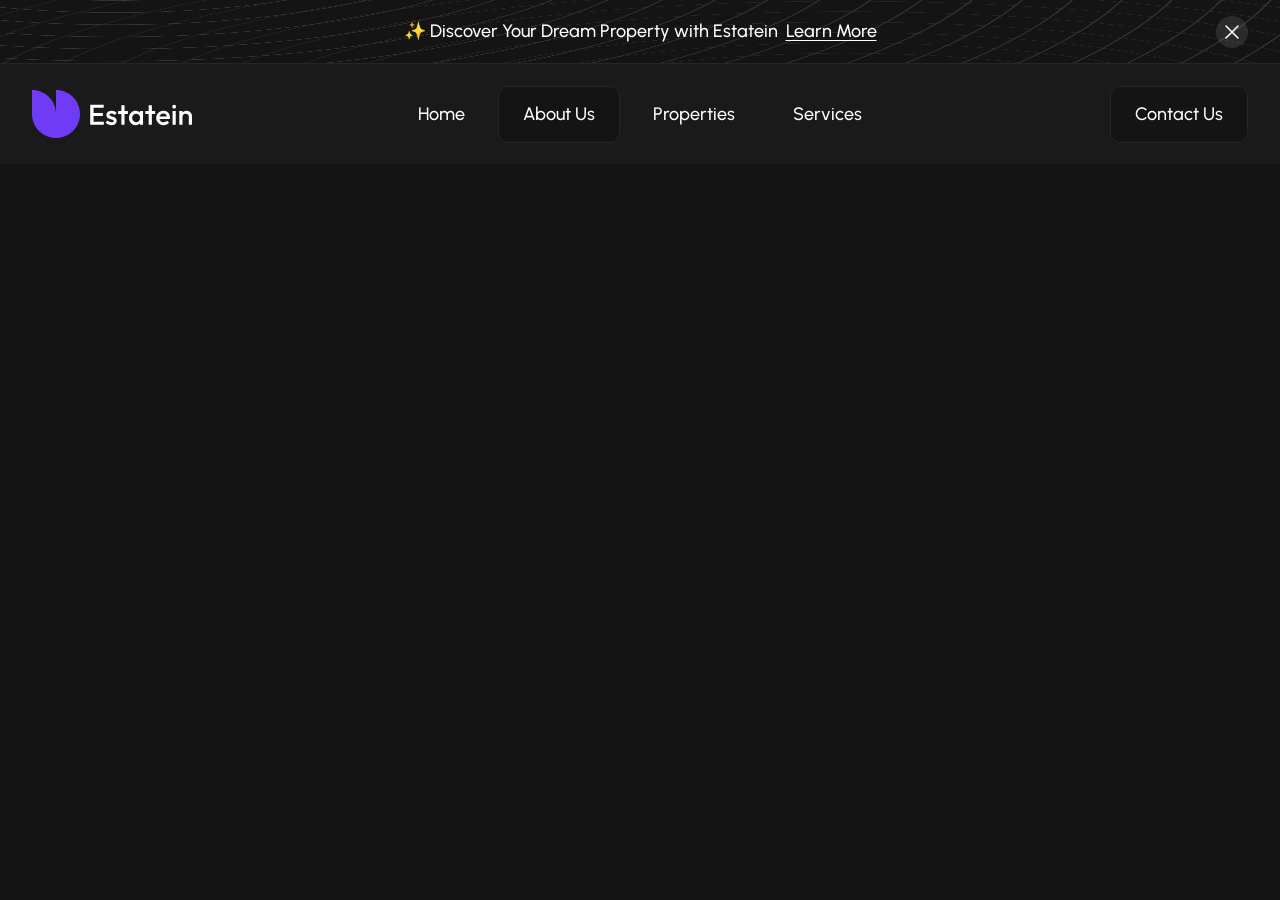
==== about.html @ 6918f8e8 "Добавлена шапка страницы About Us" ====
<!doctype html>
<html lang="en">
<head>
  <meta charset="UTF-8">
  <meta name="viewport" content="width=device-width, initial-scale=1.0">
  <link rel="icon" type="image/svg+xml" href="./favicon.svg">
  <link
    rel="preload"
    as="font"
    type="font/woff2"
    href="./fonts/Urbanist-Variable.woff2"
    crossorigin
  >
  <link rel="stylesheet" href="./css/normalize.css">
  <link rel="stylesheet" href="./css/variables.css">
  <link rel="stylesheet" href="./css/fonts.css">
  <link rel="stylesheet" href="./css/global.css">
  <link rel="stylesheet" href="./css/header.css">
  <script src="./js/burgerButton.js" defer></script>
  <script src="./js/closeButton.js" defer></script>
  <title>About Us | Estatein</title>
</head>
<body>
<header class="header container">
  <div class="header-announcement">
    <div class="header-announcement-content">
      <span>✨ Discover Your Dream Property with Estatein</span>
      <a href="./properties.html">Learn More</a>
    </div>
    <button
      class="header-announcement-close"
      type="button"
      aria-label="Close announcement"
    >
      <img
        src="./images/items/button-header.svg"
        alt=""
        width="32"
        height="32"
      >
    </button>
  </div>

  <div class="header-inner">
    <div class="header-main">
      <div class="header-brand">
        <a
          class="header-logo"
          href="./index.html"
          aria-label="Estatein home"
        >
          <img
            src="./images/logo/Logo.svg"
            alt="Estatein"
            width="160"
            height="48"
          >
        </a>
      </div>

      <nav
        class="header-nav"
        aria-label="Main navigation"
      >
        <ul class="header-nav-list">
          <li>
            <a
              class="header-nav-link"
              href="./index.html"
            >Home
            </a>
          </li>
          <li>
            <a
              class="header-nav-link"
              href="./about.html" aria-current="page"
            >About Us
            </a>
          </li>
          <li>
            <a
              class="header-nav-link"
              href="./properties.html"
            >Properties
            </a>
          </li>
          <li>
            <a
              class="header-nav-link"
              href="./services.html"
            >Services
            </a>
          </li>
        </ul>
      </nav>

      <div class="header-actions">
        <a
          class="header-contact"
          href="./contact.html"
        >Contact Us
        </a>

        <button
          class="header-burger"
          type="button"
          aria-label="Open menu"
          aria-controls="site-dropdown-menu"
          aria-expanded="false"
          data-js-menu-toggle
        >
          <span aria-hidden="true"></span>
          <span aria-hidden="true"></span>
          <span aria-hidden="true"></span>
        </button>
      </div>
    </div>

    <nav
      class="dropdown-menu"
      id="site-dropdown-menu"
      aria-label="Mobile navigation"
      data-js-dropdown-menu
    >
      <ul class="dropdown-menu-list">
        <li>
          <a
            href="./index.html"
          >Home
          </a>
        </li>
        <li>
          <a href="./about.html" aria-current="page">About Us</a>
        </li>
        <li>
          <a href="./properties.html">Properties</a>
        </li>
        <li>
          <a href="./services.html">Services</a>
        </li>
        <li>
          <a href="./contact.html">Contact Us</a>
        </li>
      </ul>
    </nav>
  </div>
</header>
<main class="main container"></main>
</body>
</html>
---- css/variables.css ----
:root {
  /* Figma: Absolute */
  --color-absolute-white: #ffffff;
  --color-absolute-black: #000000;

  /* Figma: Purple */
  --color-purple-60: #703bf7;
  --color-purple-65: #8254f8;
  --color-purple-70: #946cf9;
  --color-purple-75: #a685fa;
  --color-purple-90: #dbcefd;
  --color-purple-95: #ede7fe;
  --color-purple-97: #f4f0fe;
  --color-purple-99: #fbfaff;

  /* Figma: White */
  --color-white-90: #e4e4e7;
  --color-white-95: #f1f1f3;
  --color-white-97: #f7f7f8;
  --color-white-99: #fcfcfd;

  /* Figma: Grey */
  --color-grey-08: #141414;
  --color-grey-10: #1a1a1a;
  --color-grey-15: #262626;
  --color-grey-20: #333333;
  --color-grey-30: #4d4d4d;
  --color-grey-40: #666666;
  --color-grey-50: #808080;
  --color-grey-60: #999999;

  /* Colors already referenced by header.css */
  --color-surface: var(--color-grey-10);
  --color-border: var(--color-grey-15);
  --color-nav-hover: #b89bff;
  --dropdown-open-dur: 250ms;
  --dropdown-close-dur: 150ms;
  --dropdown-pre-scale: 0.97;
  --dropdown-closing-scale: 0.99;
  --dropdown-ease: cubic-bezier(0.22, 1, 0.36, 1);

  /* Card hover tilt */
  --tilt-perspective: 1000px;
  --tilt-return: 1000ms;
  --tilt-return-ease: cubic-bezier(0.22, 1, 0.36, 1);
  --tilt-follow: 400ms;
  --tilt-follow-ease: cubic-bezier(0.22, 1, 0.36, 1);
  --tilt-glare-opacity: 0.32;
  --tilt-glare-fade: 300ms;
  --tilt-glare-ease: cubic-bezier(0.22, 1, 0.36, 1);

  --color-tilt-glare-strong: rgba(255, 255, 255, 0.48);
  --color-tilt-glare-soft: rgba(255, 255, 255, 0.06);
  --color-tilt-glare-medium: rgba(255, 255, 255, 0.22);
  --color-tilt-glare-faint: rgba(255, 255, 255, 0.04);
  --color-tilt-glare-wide: rgba(255, 255, 255, 0.10);
  --color-tilt-glare-transparent: rgba(255, 255, 255, 0);
}
---- css/fonts.css ----
@font-face {
  font-family: "Urbanist";
  src: url("../fonts/Urbanist-Variable.woff2") format("woff2");
  font-style: normal;
  font-weight: 100 900;
  font-display: swap;
}

@font-face {
  font-family: "Urbanist";
  src: url("../fonts/Urbanist-Italic-Variable.woff2") format("woff2");
  font-style: italic;
  font-weight: 100 900;
  font-display: swap;
}
---- css/global.css ----
*, *::before, *::after {
  box-sizing: border-box;
}

body {
  margin: 0;
  background: var(--color-grey-08);
  color: var(--color-absolute-white);
  font-family: Urbanist, Arial, sans-serif;
}

.container {
  max-width: 1440px;
  padding: 32px;
  margin: 0 auto;
}
---- css/header.css ----
.header.container {
  position: sticky;
  top: 0;
  z-index: 100;
  width: 100%;
  max-width: none;
  padding: 0;
  margin: 0;
  background: var(--color-grey-10);
}

.header-announcement {
  display: flex;
  align-items: center;
  min-height: 64px;
  padding: 12px 32px;
  background-color: var(--color-grey-08);
  background-image:
    repeating-radial-gradient(ellipse 35% 180% at 9% -110%, transparent 0 34px, var(--color-grey-20) 35px 36px, transparent 37px 48px),
    repeating-radial-gradient(ellipse 45% 170% at 66% 180%, transparent 0 42px, var(--color-grey-15) 43px 44px, transparent 45px 56px);
  border-bottom: 1px solid var(--color-grey-15);
  color: var(--color-absolute-white);
  font-size: 18px;
  font-weight: 500;
  white-space: nowrap;
}

.header-announcement.non-active {
  display: none;
}

.header-announcement::before {
  content: "";
  flex: 0 0 32px;
}

.header-announcement-content {
  display: flex;
  align-items: center;
  justify-content: center;
  flex: 1;
  gap: 8px;
}

.header-announcement a {
  color: inherit;
  text-decoration: underline;
  text-underline-offset: 3px;
}

.header-announcement-close {
  flex: 0 0 32px;
  width: 32px;
  height: 32px;
  padding: 0;
  border: 0;
  border-radius: 50%;
  background: transparent;
  cursor: pointer;
}

.header-inner {
  position: relative;
  display: flex;
  flex-direction: column;
  width: calc(100% - 64px);
  max-width: 1600px;
  margin: 0 auto;
}

.header-main {
  display: flex;
  align-items: center;
  min-height: 100px;
  gap: 16px;
}

.header-brand,
.header-actions {
  display: flex;
  align-items: center;
  flex: 1 1 0;
}

.header-actions {
  justify-content: flex-end;
}

.header-logo {
  display: inline-flex;
}

.header-logo img {
  width: 160px;
  height: 48px;
}

.header-nav-list {
  display: flex;
  align-items: center;
  gap: 8px;
}

.header-nav-link,
.header-contact {
  display: inline-flex;
  align-items: center;
  justify-content: center;
  min-height: 56px;
  padding: 14px 24px;
  border: 1px solid transparent;
  border-radius: 10px;
  color: var(--color-absolute-white);
  font-size: 18px;
  font-weight: 500;
  text-decoration: none;
  white-space: nowrap;
  transition: border-color 0.3s ease, background-color 0.3s ease;
}

.header-nav-link:hover,
.header-nav-link:focus-visible,
.header-nav-link[aria-current="page"] {
  border-color: var(--color-grey-15);
  background: var(--color-grey-08);
}

.header-contact {
  border-color: var(--color-grey-15);
  background: var(--color-grey-08);
}

.header-contact:hover,
.header-contact:focus-visible {
  border-color: var(--color-purple-60);
}

.header-burger,
.dropdown-menu {
  display: none;
}

@media (max-width: 960px) {
  .header-nav,
  .header-contact {
    display: none;
  }

  .header-actions {
    flex: 0 0 auto;
  }

  .header-main {
    min-height: 80px;
  }

  .header-burger {
    display: flex;
    flex-direction: column;
    align-items: flex-end;
    justify-content: center;
    gap: 4.375px;
    width: 28px;
    height: 28px;
    padding: 0 3.5px;
    border: 0;
    border-radius: 0;
    background: transparent;
    cursor: pointer;
  }

  .header-burger span {
    flex-shrink: 0;
    width: 21px;
    height: 1.75px;
    border-radius: 1px;
    background: var(--color-absolute-white);
  }

  .header-burger span:last-child {
    width: 11.375px;
  }

  .dropdown-menu {
    position: absolute;
    top: calc(100% + 8px);
    right: 0;
    display: block;
    width: min(320px, 100%);
    padding: 12px;
    border: 1px solid var(--color-grey-15);
    border-radius: 10px;
    background: var(--color-grey-10);
    box-shadow: 0 10px 30px var(--color-grey-08);
    transform-origin: top right;
    transform: scale(var(--dropdown-closing-scale));
    opacity: 0;
    visibility: hidden;
    pointer-events: none;
    transition:
      transform var(--dropdown-close-dur) var(--dropdown-ease),
      opacity var(--dropdown-close-dur) var(--dropdown-ease),
      visibility 0s linear var(--dropdown-close-dur);
    will-change: transform, opacity;
  }

  .dropdown-menu.is-active {
    transform: scale(1);
    opacity: 1;
    visibility: visible;
    pointer-events: auto;
    animation: dropdown-open var(--dropdown-open-dur) var(--dropdown-ease);
    transition:
      transform var(--dropdown-open-dur) var(--dropdown-ease),
      opacity var(--dropdown-open-dur) var(--dropdown-ease),
      visibility 0s;
  }

  .dropdown-menu-list {
    display: flex;
    flex-direction: column;
    gap: 4px;
  }

  .dropdown-menu-list a {
    display: block;
    padding: 12px 16px;
    border-radius: 8px;
    color: var(--color-absolute-white);
    font-size: 16px;
    text-decoration: none;
  }

  .dropdown-menu-list a:hover,
  .dropdown-menu-list a:focus-visible,
  .dropdown-menu-list a[aria-current="page"] {
    background: var(--color-grey-08);
  }
}

@keyframes dropdown-open {
  from {
    transform: scale(var(--dropdown-pre-scale));
    opacity: 0;
  }

  to {
    transform: scale(1);
    opacity: 1;
  }
}

@media (max-width: 600px) {
  .header-announcement {
    padding: 12px 16px;
    font-size: 13px;
    white-space: normal;
  }

  .header-announcement-content {
    flex-wrap: wrap;
    gap: 4px;
    text-align: center;
  }

  .header-inner {
    width: calc(100% - 40px);
  }

  .header-main {
    min-height: 72px;
  }

  .header-logo img {
    width: 128px;
    height: auto;
  }
}

@media (prefers-reduced-motion: reduce) {
  .header-nav-link,
  .header-contact,
  .dropdown-menu,
  .dropdown-menu.is-active {
    transition: none;
  }

  .dropdown-menu.is-active {
    animation: none;
  }
}
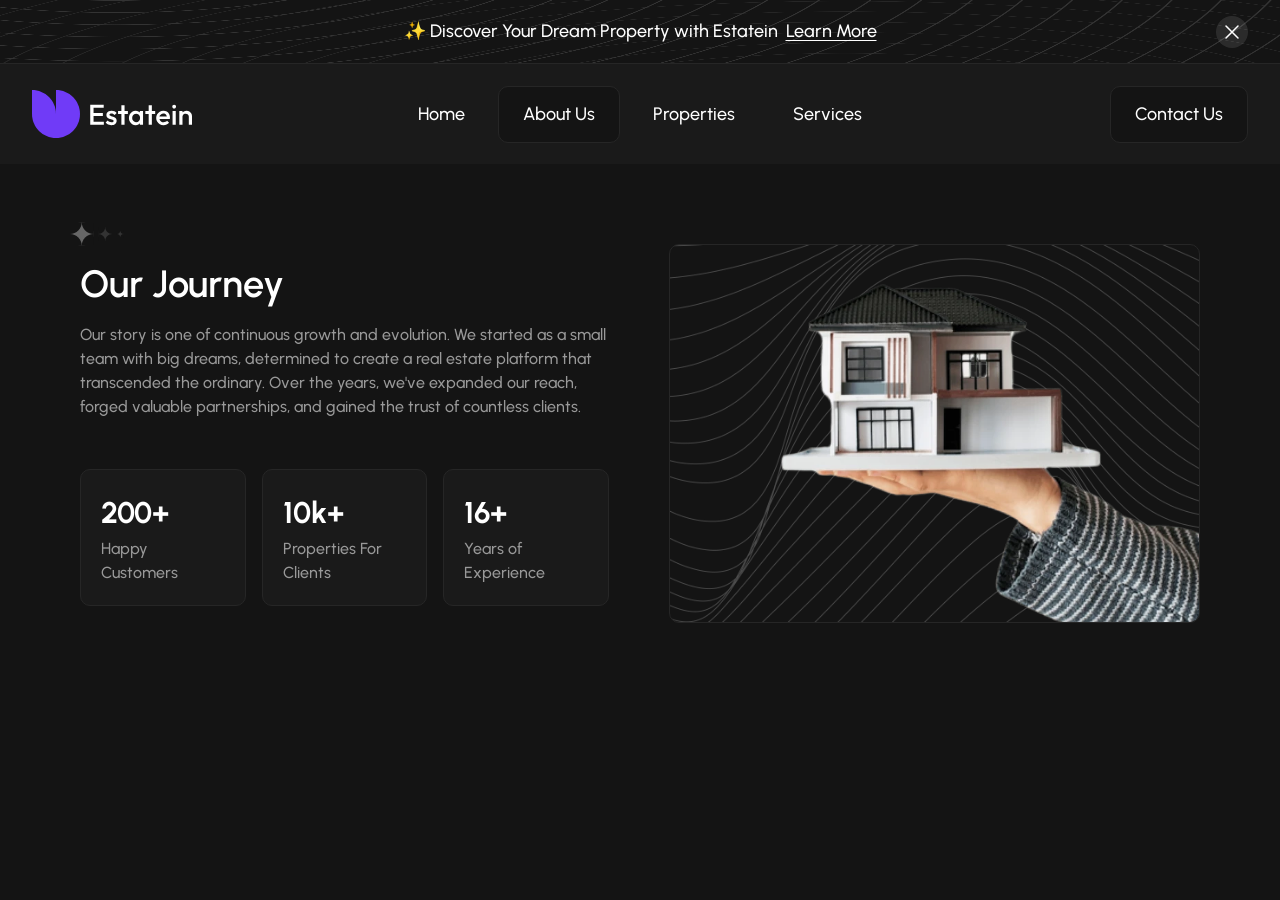
==== commit 6d5b4e55: "Добавлена адаптивная hero-секция страницы About Us" ====
--- a/about.html
+++ b/about.html
@@ -4,6 +4,15 @@
   <meta charset="UTF-8">
   <meta name="viewport" content="width=device-width, initial-scale=1.0">
   <link rel="icon" type="image/svg+xml" href="./favicon.svg">
+  <link
+    rel="preload"
+    as="image"
+    type="image/webp"
+    href="./images/about/journey-house-768.webp"
+    imagesrcset="./images/about/journey-house-480.webp 480w, ./images/about/journey-house-768.webp 768w, ./images/about/journey-house-1200.webp 1200w, ./images/about/journey-house-1536.webp 1536w"
+    imagesizes="(max-width: 600px) calc(121.43vw - 38.86px), (max-width: 960px) calc(100vw - 64px), (max-width: 1440px) calc(50vw - 110px), (max-width: 1660px) calc(50vw - 72px), 758px"
+    fetchpriority="high"
+  >
   <link
     rel="preload"
     as="font"
@@ -16,6 +25,7 @@
   <link rel="stylesheet" href="./css/fonts.css">
   <link rel="stylesheet" href="./css/global.css">
   <link rel="stylesheet" href="./css/header.css">
+  <link rel="stylesheet" href="./css/pages/about.css">
   <script src="./js/burgerButton.js" defer></script>
   <script src="./js/closeButton.js" defer></script>
   <title>About Us | Estatein</title>
@@ -145,6 +155,50 @@
     </nav>
   </div>
 </header>
-<main class="main container"></main>
+<main class="main container">
+  <section class="about-hero" id="our-journey" aria-labelledby="journey-title">
+    <div class="about-hero-content">
+      <img
+        class="about-hero-sparkles"
+        src="./images/properties/sparkles.svg"
+        alt=""
+        width="69"
+        height="30"
+      >
+      <h1 class="about-hero-title" id="journey-title">Our Journey</h1>
+      <p class="about-hero-description">
+        Our story is one of continuous growth and evolution. We started as a small team with big dreams, determined to create a real estate platform that transcended the ordinary. Over the years, we've expanded our reach, forged valuable partnerships, and gained the trust of countless clients.
+      </p>
+      <ul class="about-hero-stats" aria-label="Estatein in figures">
+        <li class="about-hero-stat">
+          <strong class="about-hero-stat-value">200+</strong>
+          <span class="about-hero-stat-label">Happy Customers</span>
+        </li>
+        <li class="about-hero-stat">
+          <strong class="about-hero-stat-value">10k+</strong>
+          <span class="about-hero-stat-label">Properties For Clients</span>
+        </li>
+        <li class="about-hero-stat">
+          <strong class="about-hero-stat-value">16+</strong>
+          <span class="about-hero-stat-label">Years of Experience</span>
+        </li>
+      </ul>
+    </div>
+    <div class="about-hero-media">
+      <img
+        class="about-hero-image"
+        src="./images/about/journey-house-768.webp"
+        srcset="./images/about/journey-house-480.webp 480w, ./images/about/journey-house-768.webp 768w, ./images/about/journey-house-1200.webp 1200w, ./images/about/journey-house-1536.webp 1536w"
+        sizes="(max-width: 600px) calc(121.43vw - 38.86px), (max-width: 960px) calc(100vw - 64px), (max-width: 1440px) calc(50vw - 110px), (max-width: 1660px) calc(50vw - 72px), 758px"
+        alt="A hand holding a model of a modern house"
+        width="756"
+        height="546"
+        loading="eager"
+        fetchpriority="high"
+        decoding="async"
+      >
+    </div>
+  </section>
+</main>
 </body>
 </html>
--- a/css/pages/about.css
+++ b/css/pages/about.css
@@ -0,0 +1,219 @@
+.main.container {
+	max-width: 1660px;
+	padding-block: 100px;
+}
+
+.about-hero {
+	display: flex;
+	align-items: center;
+	gap: 80px;
+}
+
+.about-hero-content {
+	flex: 1;
+	min-width: 0;
+}
+
+.about-hero-sparkles {
+	width: 69px;
+	height: 30px;
+	margin: -40px 0 10px -20px;
+}
+
+.about-hero-title {
+	font-size: 48px;
+	font-weight: 600;
+	line-height: 1.5;
+}
+
+.about-hero-description {
+	margin-top: 14px;
+	color: var(--color-grey-60);
+	font-size: 18px;
+	font-weight: 500;
+	line-height: 1.5;
+}
+
+.about-hero-stats {
+	display: flex;
+	gap: 20px;
+	margin-top: 80px;
+}
+
+.about-hero-stat {
+	display: flex;
+	flex-direction: column;
+	flex: 1;
+	gap: 2px;
+	min-width: 0;
+	padding: 24px;
+	border: 1px solid var(--color-grey-15);
+	border-radius: 12px;
+	background-color: var(--color-grey-10);
+}
+
+.about-hero-stat-value {
+	font-size: 40px;
+	font-weight: 700;
+	line-height: 1.5;
+}
+
+.about-hero-stat-label {
+	color: var(--color-grey-60);
+	font-size: 18px;
+	font-weight: 500;
+	line-height: 1.5;
+}
+
+.about-hero-media {
+	flex: 1;
+	min-width: 0;
+	overflow: hidden;
+	border: 1px solid var(--color-grey-15);
+	border-radius: 12px;
+	background-color: var(--color-grey-08);
+	background-image: url("../../images/about/journey-pattern.webp");
+	background-position: center;
+	background-size: cover;
+	background-repeat: no-repeat;
+}
+
+.about-hero-image {
+	width: 100%;
+	height: auto;
+	aspect-ratio: 756 / 546;
+	object-fit: cover;
+}
+
+@media (max-width: 1440px) {
+	.main.container {
+		padding: 80px;
+	}
+
+	.about-hero {
+		gap: 60px;
+	}
+
+	.about-hero-sparkles {
+		width: 54px;
+		height: 24px;
+		margin-left: -10px;
+	}
+
+	.about-hero-title {
+		font-size: 38px;
+	}
+
+	.about-hero-description {
+		margin-top: 10px;
+		font-size: 16px;
+	}
+
+	.about-hero-stats {
+		gap: 16px;
+		margin-top: 50px;
+	}
+
+	.about-hero-stat {
+		padding: 20px;
+		border-radius: 10px;
+	}
+
+	.about-hero-stat-value {
+		font-size: 30px;
+	}
+
+	.about-hero-stat-label {
+		font-size: 16px;
+	}
+
+	.about-hero-media {
+		border-radius: 10px;
+	}
+
+	.about-hero-image {
+		aspect-ratio: 610 / 435;
+	}
+}
+
+@media (max-width: 960px) {
+	.main.container {
+		padding: 60px 32px;
+	}
+
+	.about-hero {
+		flex-direction: column;
+		align-items: stretch;
+		gap: 50px;
+	}
+
+	.about-hero-content {
+		order: 1;
+		flex: 0 0 auto;
+	}
+
+	.about-hero-sparkles {
+		margin-top: 0;
+	}
+
+	.about-hero-stats {
+		margin-top: 40px;
+	}
+
+	.about-hero-media {
+		order: 0;
+		flex: 0 0 auto;
+	}
+}
+
+@media (max-width: 600px) {
+	.main.container {
+		padding: 50px 16px;
+	}
+
+	.about-hero {
+		gap: 20px;
+	}
+
+	.about-hero-sparkles {
+		width: 45px;
+		height: 20px;
+		margin-bottom: 6px;
+		margin-left: -8px;
+	}
+
+	.about-hero-title {
+		font-size: 28px;
+	}
+
+	.about-hero-description {
+		margin-top: 6px;
+		font-size: 14px;
+	}
+
+	.about-hero-stats {
+		flex-wrap: wrap;
+	}
+
+	.about-hero-stat {
+		flex: 0 0 calc((100% - 16px) / 2);
+		padding: 16px;
+		text-align: center;
+	}
+
+	.about-hero-stat:last-child {
+		flex-basis: 100%;
+	}
+
+	.about-hero-stat-value {
+		font-size: 24px;
+	}
+
+	.about-hero-stat-label {
+		font-size: 14px;
+	}
+
+	.about-hero-image {
+		aspect-ratio: 358 / 310;
+	}
+}
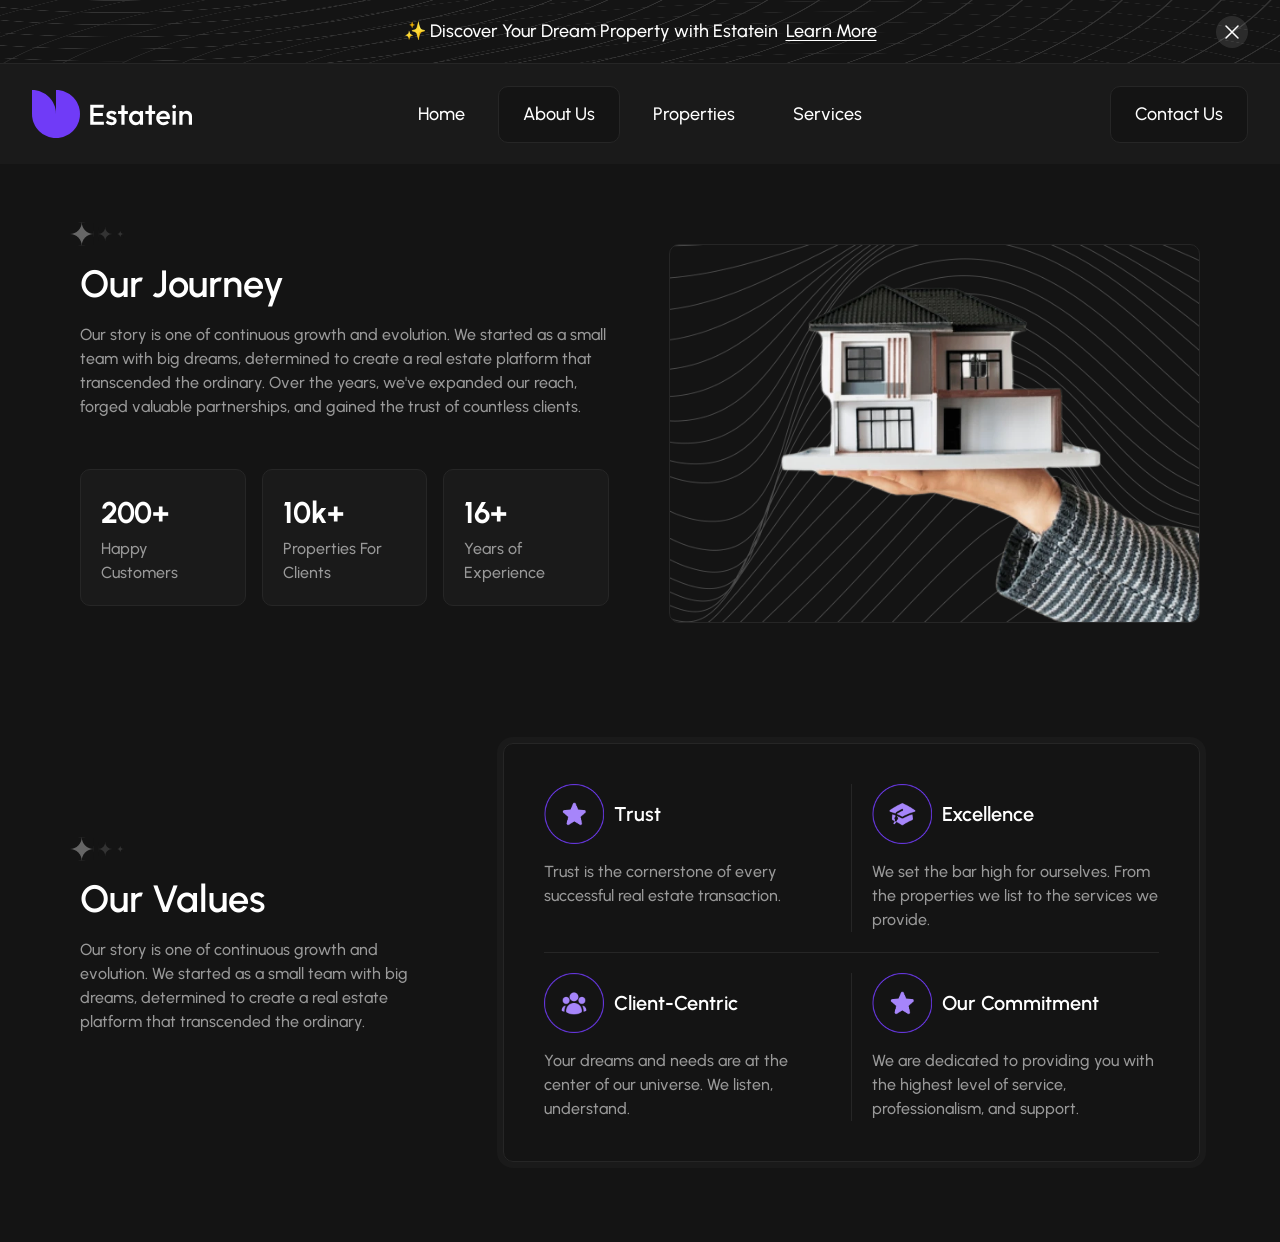
==== commit a81d3cb5: "Добавлена адаптивная секция Our Values" ====
--- a/about.html
+++ b/about.html
@@ -199,6 +199,68 @@
       >
     </div>
   </section>
+  <section class="values" id="our-values" aria-labelledby="values-title">
+    <div class="values-header">
+      <img
+        class="values-sparkles"
+        src="./images/properties/sparkles.svg"
+        alt=""
+        width="69"
+        height="30"
+      >
+      <h2 class="values-title" id="values-title">Our Values</h2>
+      <p class="values-description">
+        Our story is one of continuous growth and evolution. We started as a small team with big dreams, determined to create a real estate platform that transcended the ordinary.
+      </p>
+    </div>
+
+    <ul class="values-list">
+      <li class="values-item">
+        <article class="value-card" aria-labelledby="value-trust-title">
+          <div class="value-card-header">
+            <img class="value-card-icon" src="./images/about/value-trust.png" alt="" width="74" height="74" loading="lazy" decoding="async">
+            <h3 class="value-card-title" id="value-trust-title">Trust</h3>
+          </div>
+          <p class="value-card-description">
+            Trust is the cornerstone of every successful real estate transaction.
+          </p>
+        </article>
+      </li>
+      <li class="values-item">
+        <article class="value-card" aria-labelledby="value-excellence-title">
+          <div class="value-card-header">
+            <img class="value-card-icon" src="./images/about/value-excellence.png" alt="" width="74" height="74" loading="lazy" decoding="async">
+            <h3 class="value-card-title" id="value-excellence-title">Excellence</h3>
+          </div>
+          <p class="value-card-description">
+            We set the bar high for ourselves. From the properties we list to the services we provide.
+          </p>
+        </article>
+      </li>
+      <li class="values-item">
+        <article class="value-card" aria-labelledby="value-client-title">
+          <div class="value-card-header">
+            <img class="value-card-icon" src="./images/about/value-client-centric.png" alt="" width="74" height="74" loading="lazy" decoding="async">
+            <h3 class="value-card-title" id="value-client-title">Client-Centric</h3>
+          </div>
+          <p class="value-card-description">
+            Your dreams and needs are at the center of our universe. We listen, understand.
+          </p>
+        </article>
+      </li>
+      <li class="values-item">
+        <article class="value-card" aria-labelledby="value-commitment-title">
+          <div class="value-card-header">
+            <img class="value-card-icon" src="./images/about/value-trust.png" alt="" width="74" height="74" loading="lazy" decoding="async">
+            <h3 class="value-card-title" id="value-commitment-title">Our Commitment</h3>
+          </div>
+          <p class="value-card-description">
+            We are dedicated to providing you with the highest level of service, professionalism, and support.
+          </p>
+        </article>
+      </li>
+    </ul>
+  </section>
 </main>
 </body>
 </html>
--- a/css/pages/about.css
+++ b/css/pages/about.css
@@ -85,6 +85,99 @@
 	object-fit: cover;
 }
 
+.values {
+	display: flex;
+	align-items: center;
+	gap: 80px;
+	margin-top: 150px;
+}
+
+.values-header {
+	flex: 0 0 32.4%;
+	min-width: 0;
+}
+
+.values-sparkles {
+	width: 69px;
+	height: 30px;
+	margin: -40px 0 10px -20px;
+}
+
+.values-title {
+	font-size: 48px;
+	font-weight: 600;
+	line-height: 1.5;
+}
+
+.values-description {
+	margin-top: 14px;
+	color: var(--color-grey-60);
+	font-size: 18px;
+	font-weight: 500;
+	line-height: 1.5;
+}
+
+.values-list {
+	display: grid;
+	grid-template-columns: repeat(2, minmax(0, 1fr));
+	flex: 1;
+	min-width: 0;
+	padding: 30px 60px;
+	border: 1px solid var(--color-grey-15);
+	border-radius: 12px;
+	box-shadow: 0 0 0 8px var(--color-grey-10);
+}
+
+.values-item {
+	min-width: 0;
+	padding-block: 30px;
+}
+
+.values-item:nth-child(-n + 2) {
+	border-bottom: 1px solid var(--color-grey-15);
+}
+
+.value-card {
+	height: 100%;
+}
+
+.values-item:nth-child(odd) .value-card {
+	padding-right: 30px;
+}
+
+.values-item:nth-child(even) .value-card {
+	padding-left: 30px;
+	border-left: 1px solid var(--color-grey-15);
+}
+
+.value-card-header {
+	display: flex;
+	align-items: center;
+	gap: 14px;
+}
+
+.value-card-icon {
+	flex: 0 0 74px;
+	width: 74px;
+	height: 74px;
+	object-fit: contain;
+}
+
+.value-card-title {
+	min-width: 0;
+	font-size: 24px;
+	font-weight: 600;
+	line-height: 1.5;
+}
+
+.value-card-description {
+	margin-top: 20px;
+	color: var(--color-grey-60);
+	font-size: 18px;
+	font-weight: 500;
+	line-height: 1.5;
+}
+
 @media (max-width: 1440px) {
 	.main.container {
 		padding: 80px;
@@ -134,6 +227,64 @@
 	.about-hero-image {
 		aspect-ratio: 610 / 435;
 	}
+
+	.values {
+		gap: 60px;
+		margin-top: 120px;
+	}
+
+	.values-sparkles {
+		width: 54px;
+		height: 24px;
+		margin-top: -34px;
+		margin-left: -10px;
+	}
+
+	.values-title {
+		font-size: 38px;
+	}
+
+	.values-description {
+		margin-top: 10px;
+		font-size: 16px;
+	}
+
+	.values-list {
+		padding: 20px 40px;
+		border-radius: 10px;
+		box-shadow: 0 0 0 6px var(--color-grey-10);
+	}
+
+	.values-item {
+		padding-block: 20px;
+	}
+
+	.values-item:nth-child(odd) .value-card {
+		padding-right: 20px;
+	}
+
+	.values-item:nth-child(even) .value-card {
+		padding-left: 20px;
+	}
+
+	.value-card-header {
+		gap: 10px;
+	}
+
+	.value-card-icon {
+		flex-basis: 60px;
+		width: 60px;
+		height: 60px;
+	}
+
+	.value-card-title {
+		font-size: 20px;
+	}
+
+	.value-card-description {
+		margin-top: 16px;
+		font-size: 16px;
+	}
 }
 
 @media (max-width: 960px) {
@@ -163,6 +314,38 @@
 	.about-hero-media {
 		order: 0;
 		flex: 0 0 auto;
+	}
+
+	.values {
+		flex-direction: column;
+		align-items: stretch;
+		gap: 40px;
+		margin-top: 100px;
+	}
+
+	.values-header {
+		flex: 0 0 auto;
+	}
+
+	.values-title {
+		font-size: 32px;
+	}
+}
+
+@media (max-width: 760px) {
+	.values-list {
+		grid-template-columns: 1fr;
+		padding: 4px 24px;
+	}
+
+	.values-item:not(:last-child) {
+		border-bottom: 1px solid var(--color-grey-15);
+	}
+
+	.values-item:nth-child(odd) .value-card,
+	.values-item:nth-child(even) .value-card {
+		padding-inline: 0;
+		border-left: 0;
 	}
 }
 
@@ -216,4 +399,48 @@
 	.about-hero-image {
 		aspect-ratio: 358 / 310;
 	}
-}
+
+	.values {
+		margin-top: 80px;
+	}
+
+	.values-sparkles {
+		width: 45px;
+		height: 20px;
+		margin-top: -26px;
+		margin-bottom: 6px;
+		margin-left: -8px;
+	}
+
+	.values-title {
+		font-size: 28px;
+	}
+
+	.values-description {
+		margin-top: 6px;
+		font-size: 14px;
+	}
+
+	.values-list {
+		border-radius: 12px;
+	}
+
+	.value-card-header {
+		gap: 8px;
+	}
+
+	.value-card-icon {
+		flex-basis: 52px;
+		width: 52px;
+		height: 52px;
+	}
+
+	.value-card-title {
+		font-size: 18px;
+	}
+
+	.value-card-description {
+		margin-top: 14px;
+		font-size: 14px;
+	}
+}
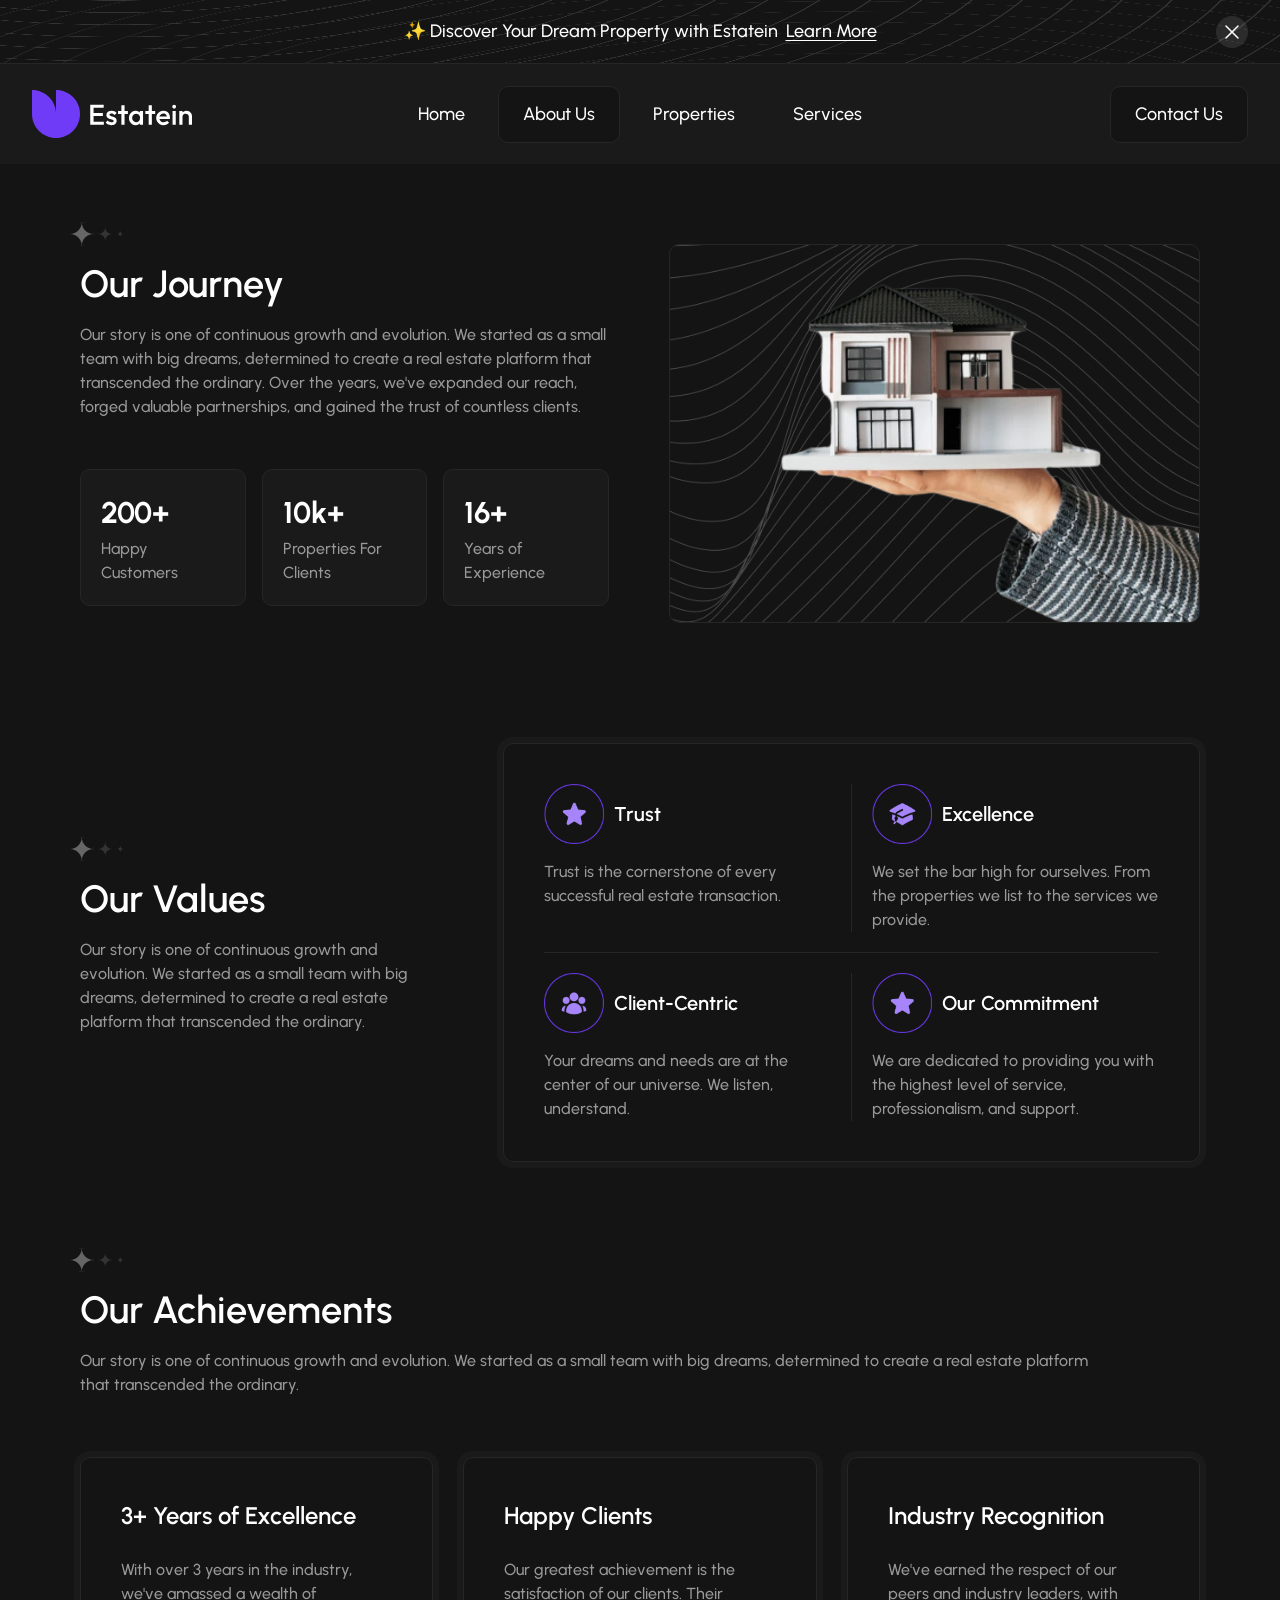
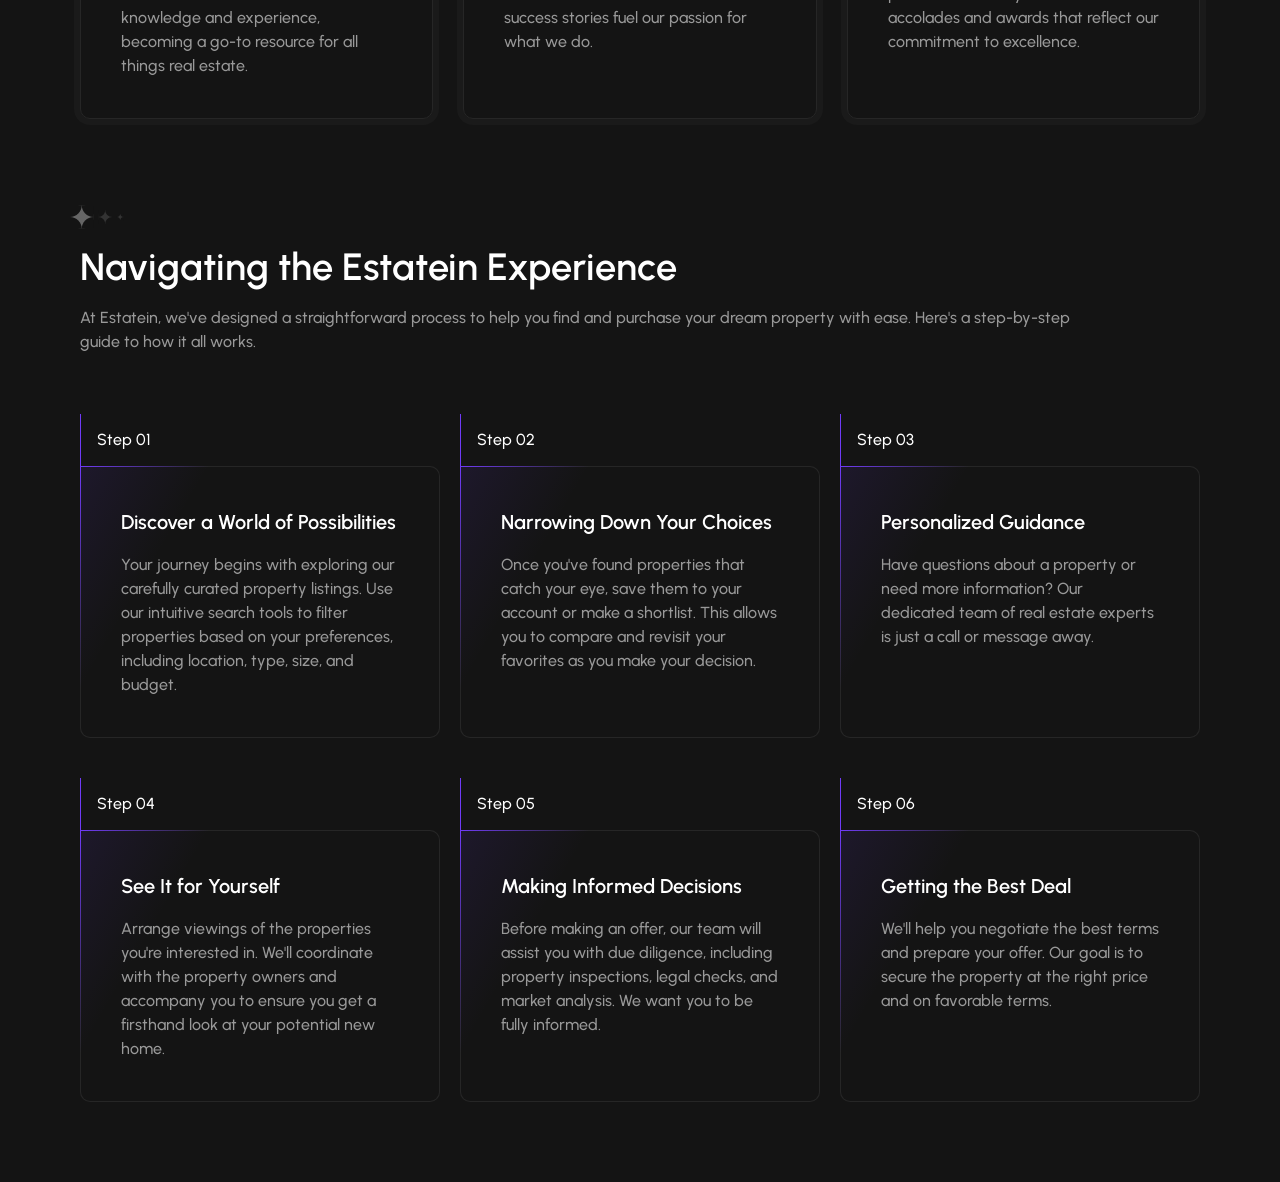
==== commit 06719d99: "Добавлены секции достижений и этапов покупки недвижимости" ====
--- a/about.html
+++ b/about.html
@@ -2,8 +2,15 @@
 <html lang="en">
 <head>
   <meta charset="UTF-8">
-  <meta name="viewport" content="width=device-width, initial-scale=1.0">
-  <link rel="icon" type="image/svg+xml" href="./favicon.svg">
+  <meta
+    name="viewport"
+    content="width=device-width, initial-scale=1.0"
+  >
+  <link
+    rel="icon"
+    type="image/svg+xml"
+    href="./favicon.svg"
+  >
   <link
     rel="preload"
     as="image"
@@ -20,14 +27,38 @@
     href="./fonts/Urbanist-Variable.woff2"
     crossorigin
   >
-  <link rel="stylesheet" href="./css/normalize.css">
-  <link rel="stylesheet" href="./css/variables.css">
-  <link rel="stylesheet" href="./css/fonts.css">
-  <link rel="stylesheet" href="./css/global.css">
-  <link rel="stylesheet" href="./css/header.css">
-  <link rel="stylesheet" href="./css/pages/about.css">
-  <script src="./js/burgerButton.js" defer></script>
-  <script src="./js/closeButton.js" defer></script>
+  <link
+    rel="stylesheet"
+    href="./css/normalize.css"
+  >
+  <link
+    rel="stylesheet"
+    href="./css/variables.css"
+  >
+  <link
+    rel="stylesheet"
+    href="./css/fonts.css"
+  >
+  <link
+    rel="stylesheet"
+    href="./css/global.css"
+  >
+  <link
+    rel="stylesheet"
+    href="./css/header.css"
+  >
+  <link
+    rel="stylesheet"
+    href="./css/pages/about.css"
+  >
+  <script
+    src="./js/burgerButton.js"
+    defer
+  ></script>
+  <script
+    src="./js/closeButton.js"
+    defer
+  ></script>
   <title>About Us | Estatein</title>
 </head>
 <body>
@@ -83,7 +114,8 @@
           <li>
             <a
               class="header-nav-link"
-              href="./about.html" aria-current="page"
+              href="./about.html"
+              aria-current="page"
             >About Us
             </a>
           </li>
@@ -140,7 +172,11 @@
           </a>
         </li>
         <li>
-          <a href="./about.html" aria-current="page">About Us</a>
+          <a
+            href="./about.html"
+            aria-current="page"
+          >About Us
+          </a>
         </li>
         <li>
           <a href="./properties.html">Properties</a>
@@ -156,7 +192,11 @@
   </div>
 </header>
 <main class="main container">
-  <section class="about-hero" id="our-journey" aria-labelledby="journey-title">
+  <section
+    class="about-hero"
+    id="our-journey"
+    aria-labelledby="journey-title"
+  >
     <div class="about-hero-content">
       <img
         class="about-hero-sparkles"
@@ -165,11 +205,21 @@
         width="69"
         height="30"
       >
-      <h1 class="about-hero-title" id="journey-title">Our Journey</h1>
+      <h1
+        class="about-hero-title"
+        id="journey-title"
+      >Our Journey
+      </h1>
       <p class="about-hero-description">
-        Our story is one of continuous growth and evolution. We started as a small team with big dreams, determined to create a real estate platform that transcended the ordinary. Over the years, we've expanded our reach, forged valuable partnerships, and gained the trust of countless clients.
+        Our story is one of continuous growth and evolution. We started as a
+        small team with big dreams, determined to create a real estate platform
+        that transcended the ordinary. Over the years, we've expanded our reach,
+        forged valuable partnerships, and gained the trust of countless clients.
       </p>
-      <ul class="about-hero-stats" aria-label="Estatein in figures">
+      <ul
+        class="about-hero-stats"
+        aria-label="Estatein in figures"
+      >
         <li class="about-hero-stat">
           <strong class="about-hero-stat-value">200+</strong>
           <span class="about-hero-stat-label">Happy Customers</span>
@@ -199,7 +249,11 @@
       >
     </div>
   </section>
-  <section class="values" id="our-values" aria-labelledby="values-title">
+  <section
+    class="values"
+    id="our-values"
+    aria-labelledby="values-title"
+  >
     <div class="values-header">
       <img
         class="values-sparkles"
@@ -208,18 +262,39 @@
         width="69"
         height="30"
       >
-      <h2 class="values-title" id="values-title">Our Values</h2>
+      <h2
+        class="values-title"
+        id="values-title"
+      >Our Values
+      </h2>
       <p class="values-description">
-        Our story is one of continuous growth and evolution. We started as a small team with big dreams, determined to create a real estate platform that transcended the ordinary.
+        Our story is one of continuous growth and evolution. We started as a
+        small team with big dreams, determined to create a real estate platform
+        that transcended the ordinary.
       </p>
     </div>
 
     <ul class="values-list">
       <li class="values-item">
-        <article class="value-card" aria-labelledby="value-trust-title">
+        <article
+          class="value-card"
+          aria-labelledby="value-trust-title"
+        >
           <div class="value-card-header">
-            <img class="value-card-icon" src="./images/about/value-trust.png" alt="" width="74" height="74" loading="lazy" decoding="async">
-            <h3 class="value-card-title" id="value-trust-title">Trust</h3>
+            <img
+              class="value-card-icon"
+              src="./images/about/value-trust.png"
+              alt=""
+              width="74"
+              height="74"
+              loading="lazy"
+              decoding="async"
+            >
+            <h3
+              class="value-card-title"
+              id="value-trust-title"
+            >Trust
+            </h3>
           </div>
           <p class="value-card-description">
             Trust is the cornerstone of every successful real estate transaction.
@@ -227,39 +302,205 @@
         </article>
       </li>
       <li class="values-item">
-        <article class="value-card" aria-labelledby="value-excellence-title">
+        <article
+          class="value-card"
+          aria-labelledby="value-excellence-title"
+        >
           <div class="value-card-header">
-            <img class="value-card-icon" src="./images/about/value-excellence.png" alt="" width="74" height="74" loading="lazy" decoding="async">
-            <h3 class="value-card-title" id="value-excellence-title">Excellence</h3>
+            <img
+              class="value-card-icon"
+              src="./images/about/value-excellence.png"
+              alt=""
+              width="74"
+              height="74"
+              loading="lazy"
+              decoding="async"
+            >
+            <h3
+              class="value-card-title"
+              id="value-excellence-title"
+            >Excellence
+            </h3>
           </div>
           <p class="value-card-description">
-            We set the bar high for ourselves. From the properties we list to the services we provide.
+            We set the bar high for ourselves. From the properties we list to
+            the services we provide.
           </p>
         </article>
       </li>
       <li class="values-item">
-        <article class="value-card" aria-labelledby="value-client-title">
+        <article
+          class="value-card"
+          aria-labelledby="value-client-title"
+        >
           <div class="value-card-header">
-            <img class="value-card-icon" src="./images/about/value-client-centric.png" alt="" width="74" height="74" loading="lazy" decoding="async">
-            <h3 class="value-card-title" id="value-client-title">Client-Centric</h3>
+            <img
+              class="value-card-icon"
+              src="./images/about/value-client-centric.png"
+              alt=""
+              width="74"
+              height="74"
+              loading="lazy"
+              decoding="async"
+            >
+            <h3
+              class="value-card-title"
+              id="value-client-title"
+            >Client-Centric
+            </h3>
           </div>
           <p class="value-card-description">
-            Your dreams and needs are at the center of our universe. We listen, understand.
+            Your dreams and needs are at the center of our universe. We listen,
+            understand.
           </p>
         </article>
       </li>
       <li class="values-item">
-        <article class="value-card" aria-labelledby="value-commitment-title">
+        <article
+          class="value-card"
+          aria-labelledby="value-commitment-title"
+        >
           <div class="value-card-header">
-            <img class="value-card-icon" src="./images/about/value-trust.png" alt="" width="74" height="74" loading="lazy" decoding="async">
-            <h3 class="value-card-title" id="value-commitment-title">Our Commitment</h3>
+            <img
+              class="value-card-icon"
+              src="./images/about/value-trust.png"
+              alt=""
+              width="74"
+              height="74"
+              loading="lazy"
+              decoding="async"
+            >
+            <h3
+              class="value-card-title"
+              id="value-commitment-title"
+            >Our Commitment
+            </h3>
           </div>
           <p class="value-card-description">
-            We are dedicated to providing you with the highest level of service, professionalism, and support.
+            We are dedicated to providing you with the highest level of service,
+            professionalism, and support.
           </p>
         </article>
       </li>
     </ul>
+  </section>
+
+  <section class="achievements" id="our-achievements" aria-labelledby="achievements-title">
+    <div class="achievements-header">
+      <img
+        class="achievements-sparkles"
+        src="./images/properties/sparkles.svg"
+        alt=""
+        width="69"
+        height="30"
+        loading="lazy"
+        decoding="async"
+      >
+      <h2 class="achievements-title" id="achievements-title">Our Achievements</h2>
+      <p class="achievements-description">
+        Our story is one of continuous growth and evolution. We started as a small team with big dreams, determined to create a real estate platform that transcended the ordinary.
+      </p>
+    </div>
+    <ul class="achievements-list">
+      <li class="achievements-item">
+        <article class="achievement-card" aria-labelledby="achievement-1-title">
+          <h3 class="achievement-card-title" id="achievement-1-title">3+ Years of Excellence</h3>
+          <p class="achievement-card-description">
+            With over 3 years in the industry, we've amassed a wealth of knowledge and experience, becoming a go-to resource for all things real estate.
+          </p>
+        </article>
+      </li>
+      <li class="achievements-item">
+        <article class="achievement-card" aria-labelledby="achievement-2-title">
+          <h3 class="achievement-card-title" id="achievement-2-title">Happy Clients</h3>
+          <p class="achievement-card-description">
+            Our greatest achievement is the satisfaction of our clients. Their success stories fuel our passion for what we do.
+          </p>
+        </article>
+      </li>
+      <li class="achievements-item">
+        <article class="achievement-card" aria-labelledby="achievement-3-title">
+          <h3 class="achievement-card-title" id="achievement-3-title">Industry Recognition</h3>
+          <p class="achievement-card-description">
+            We've earned the respect of our peers and industry leaders, with accolades and awards that reflect our commitment to excellence.
+          </p>
+        </article>
+      </li>
+    </ul>
+  </section>
+
+  <section class="experience" id="estatein-experience" aria-labelledby="experience-title">
+    <div class="experience-header">
+      <img
+        class="experience-sparkles"
+        src="./images/properties/sparkles.svg"
+        alt=""
+        width="69"
+        height="30"
+        loading="lazy"
+        decoding="async"
+      >
+      <h2 class="experience-title" id="experience-title">Navigating the Estatein Experience</h2>
+      <p class="experience-description">
+        At Estatein, we've designed a straightforward process to help you find and purchase your dream property with ease. Here's a step-by-step guide to how it all works.
+      </p>
+    </div>
+    <ol class="experience-list">
+      <li class="experience-item">
+        <p class="experience-step">Step 01</p>
+        <div class="experience-card">
+          <h3 class="experience-card-title">Discover a World of Possibilities</h3>
+          <p class="experience-card-description">
+            Your journey begins with exploring our carefully curated property listings. Use our intuitive search tools to filter properties based on your preferences, including location, type, size, and budget.
+          </p>
+        </div>
+      </li>
+      <li class="experience-item">
+        <p class="experience-step">Step 02</p>
+        <div class="experience-card">
+          <h3 class="experience-card-title">Narrowing Down Your Choices</h3>
+          <p class="experience-card-description">
+            Once you've found properties that catch your eye, save them to your account or make a shortlist. This allows you to compare and revisit your favorites as you make your decision.
+          </p>
+        </div>
+      </li>
+      <li class="experience-item">
+        <p class="experience-step">Step 03</p>
+        <div class="experience-card">
+          <h3 class="experience-card-title">Personalized Guidance</h3>
+          <p class="experience-card-description">
+            Have questions about a property or need more information? Our dedicated team of real estate experts is just a call or message away.
+          </p>
+        </div>
+      </li>
+      <li class="experience-item">
+        <p class="experience-step">Step 04</p>
+        <div class="experience-card">
+          <h3 class="experience-card-title">See It for Yourself</h3>
+          <p class="experience-card-description">
+            Arrange viewings of the properties you're interested in. We'll coordinate with the property owners and accompany you to ensure you get a firsthand look at your potential new home.
+          </p>
+        </div>
+      </li>
+      <li class="experience-item">
+        <p class="experience-step">Step 05</p>
+        <div class="experience-card">
+          <h3 class="experience-card-title">Making Informed Decisions</h3>
+          <p class="experience-card-description">
+            Before making an offer, our team will assist you with due diligence, including property inspections, legal checks, and market analysis. We want you to be fully informed.
+          </p>
+        </div>
+      </li>
+      <li class="experience-item">
+        <p class="experience-step">Step 06</p>
+        <div class="experience-card">
+          <h3 class="experience-card-title">Getting the Best Deal</h3>
+          <p class="experience-card-description">
+            We'll help you negotiate the best terms and prepare your offer. Our goal is to secure the property at the right price and on favorable terms.
+          </p>
+        </div>
+      </li>
+    </ol>
   </section>
 </main>
 </body>
--- a/css/variables.css
+++ b/css/variables.css
@@ -29,6 +29,8 @@
   --color-grey-50: #808080;
   --color-grey-60: #999999;
 
+  --color-experience-glow: rgba(112, 59, 247, 0.1);
+
   /* Colors already referenced by header.css */
   --color-surface: var(--color-grey-10);
   --color-border: var(--color-grey-15);
--- a/css/pages/about.css
+++ b/css/pages/about.css
@@ -178,6 +178,117 @@
 	line-height: 1.5;
 }
 
+.achievements,
+.experience {
+	display: flow-root;
+	margin-top: 150px;
+}
+
+.achievements-sparkles,
+.experience-sparkles {
+	width: 69px;
+	height: 30px;
+	margin: -40px 0 10px -20px;
+}
+
+.achievements-title,
+.experience-title {
+	font-size: 48px;
+	font-weight: 600;
+	line-height: 1.5;
+}
+
+.achievements-description,
+.experience-description {
+	max-width: 1296px;
+	margin-top: 14px;
+	color: var(--color-grey-60);
+	font-size: 18px;
+	font-weight: 500;
+	line-height: 1.5;
+}
+
+.achievements-list,
+.experience-list {
+	display: grid;
+	grid-template-columns: repeat(3, minmax(0, 1fr));
+	margin-top: 80px;
+}
+
+.achievements-list {
+	gap: 40px;
+}
+
+.achievements-item,
+.experience-item {
+	min-width: 0;
+}
+
+.achievement-card {
+	height: 100%;
+	padding: 50px;
+	border: 1px solid var(--color-grey-15);
+	border-radius: 12px;
+	box-shadow: 0 0 0 8px var(--color-grey-10);
+}
+
+.achievement-card-title {
+	font-size: 30px;
+	font-weight: 600;
+	line-height: 1.5;
+}
+
+.achievement-card-description {
+	margin-top: 30px;
+	color: var(--color-grey-60);
+	font-size: 18px;
+	font-weight: 500;
+	line-height: 1.5;
+}
+
+.experience-list {
+	gap: 50px 30px;
+	list-style: none;
+}
+
+.experience-item {
+	display: flex;
+	flex-direction: column;
+}
+
+.experience-step {
+	padding: 16px 20px;
+	border-left: 1px solid var(--color-purple-60);
+	font-size: 20px;
+	font-weight: 500;
+	line-height: 1.5;
+}
+
+.experience-card {
+	flex: 1;
+	padding: 50px;
+	border: 1px solid transparent;
+	border-radius: 0 12px 12px 12px;
+	background:
+		linear-gradient(120deg, var(--color-experience-glow), transparent 25%) padding-box,
+		linear-gradient(var(--color-grey-08), var(--color-grey-08)) padding-box,
+		linear-gradient(120deg, var(--color-purple-60), var(--color-grey-15) 25%) border-box;
+}
+
+.experience-card-title {
+	font-size: 26px;
+	font-weight: 600;
+	line-height: 1.5;
+}
+
+.experience-card-description {
+	margin-top: 20px;
+	color: var(--color-grey-60);
+	font-size: 18px;
+	font-weight: 500;
+	line-height: 1.5;
+}
+
 @media (max-width: 1440px) {
 	.main.container {
 		padding: 80px;
@@ -285,6 +396,78 @@
 		margin-top: 16px;
 		font-size: 16px;
 	}
+
+	.achievements,
+	.experience {
+		margin-top: 120px;
+	}
+
+	.achievements-sparkles,
+	.experience-sparkles {
+		width: 54px;
+		height: 24px;
+		margin-top: -34px;
+		margin-left: -10px;
+	}
+
+	.achievements-title,
+	.experience-title {
+		font-size: 38px;
+	}
+
+	.achievements-description,
+	.experience-description {
+		max-width: 1029px;
+		margin-top: 10px;
+		font-size: 16px;
+	}
+
+	.achievements-list,
+	.experience-list {
+		margin-top: 60px;
+	}
+
+	.achievements-list {
+		gap: 30px;
+	}
+
+	.achievement-card {
+		padding: 40px;
+		border-radius: 10px;
+		box-shadow: 0 0 0 6px var(--color-grey-10);
+	}
+
+	.achievement-card-title {
+		font-size: 24px;
+	}
+
+	.achievement-card-description {
+		margin-top: 24px;
+		font-size: 16px;
+	}
+
+	.experience-list {
+		gap: 40px 20px;
+	}
+
+	.experience-step {
+		padding: 14px 16px;
+		font-size: 16px;
+	}
+
+	.experience-card {
+		padding: 40px;
+		border-radius: 0 10px 10px 10px;
+	}
+
+	.experience-card-title {
+		font-size: 20px;
+	}
+
+	.experience-card-description {
+		margin-top: 16px;
+		font-size: 16px;
+	}
 }
 
 @media (max-width: 960px) {
@@ -330,6 +513,41 @@
 	.values-title {
 		font-size: 32px;
 	}
+
+	.achievements,
+	.experience {
+		margin-top: 100px;
+	}
+
+	.achievements-title,
+	.experience-title {
+		font-size: 32px;
+	}
+
+	.achievements-list,
+	.experience-list {
+		margin-top: 40px;
+	}
+
+	.achievements-list {
+		gap: 24px;
+	}
+
+	.achievement-card {
+		padding: 24px;
+	}
+
+	.achievement-card-title {
+		font-size: 20px;
+	}
+
+	.experience-list {
+		grid-template-columns: repeat(2, minmax(0, 1fr));
+	}
+
+	.experience-card {
+		padding: 30px;
+	}
 }
 
 @media (max-width: 760px) {
@@ -346,6 +564,14 @@
 	.values-item:nth-child(even) .value-card {
 		padding-inline: 0;
 		border-left: 0;
+	}
+
+	.achievements-list {
+		grid-template-columns: 1fr;
+	}
+
+	.achievement-card {
+		padding: 30px;
 	}
 }
 
@@ -443,4 +669,65 @@
 		margin-top: 14px;
 		font-size: 14px;
 	}
-}
+
+	.achievements,
+	.experience {
+		margin-top: 80px;
+	}
+
+	.achievements-sparkles,
+	.experience-sparkles {
+		width: 45px;
+		height: 20px;
+		margin-top: -26px;
+		margin-bottom: 6px;
+		margin-left: -8px;
+	}
+
+	.achievements-title,
+	.experience-title {
+		font-size: 28px;
+	}
+
+	.achievements-description,
+	.experience-description {
+		margin-top: 6px;
+		font-size: 14px;
+	}
+
+	.achievements-list {
+		gap: 20px;
+	}
+
+	.achievement-card {
+		border-radius: 10px;
+		box-shadow: 0 0 0 4px var(--color-grey-10);
+	}
+
+	.achievement-card-description {
+		margin-top: 16px;
+		font-size: 14px;
+	}
+
+	.experience-list {
+		grid-template-columns: 1fr;
+		gap: 30px;
+	}
+
+	.experience-item:nth-child(n + 4) {
+		display: none;
+	}
+
+	.experience-card {
+		border-radius: 0 12px 12px 12px;
+	}
+
+	.experience-card-title {
+		font-size: 18px;
+	}
+
+	.experience-card-description {
+		margin-top: 14px;
+		font-size: 14px;
+	}
+}
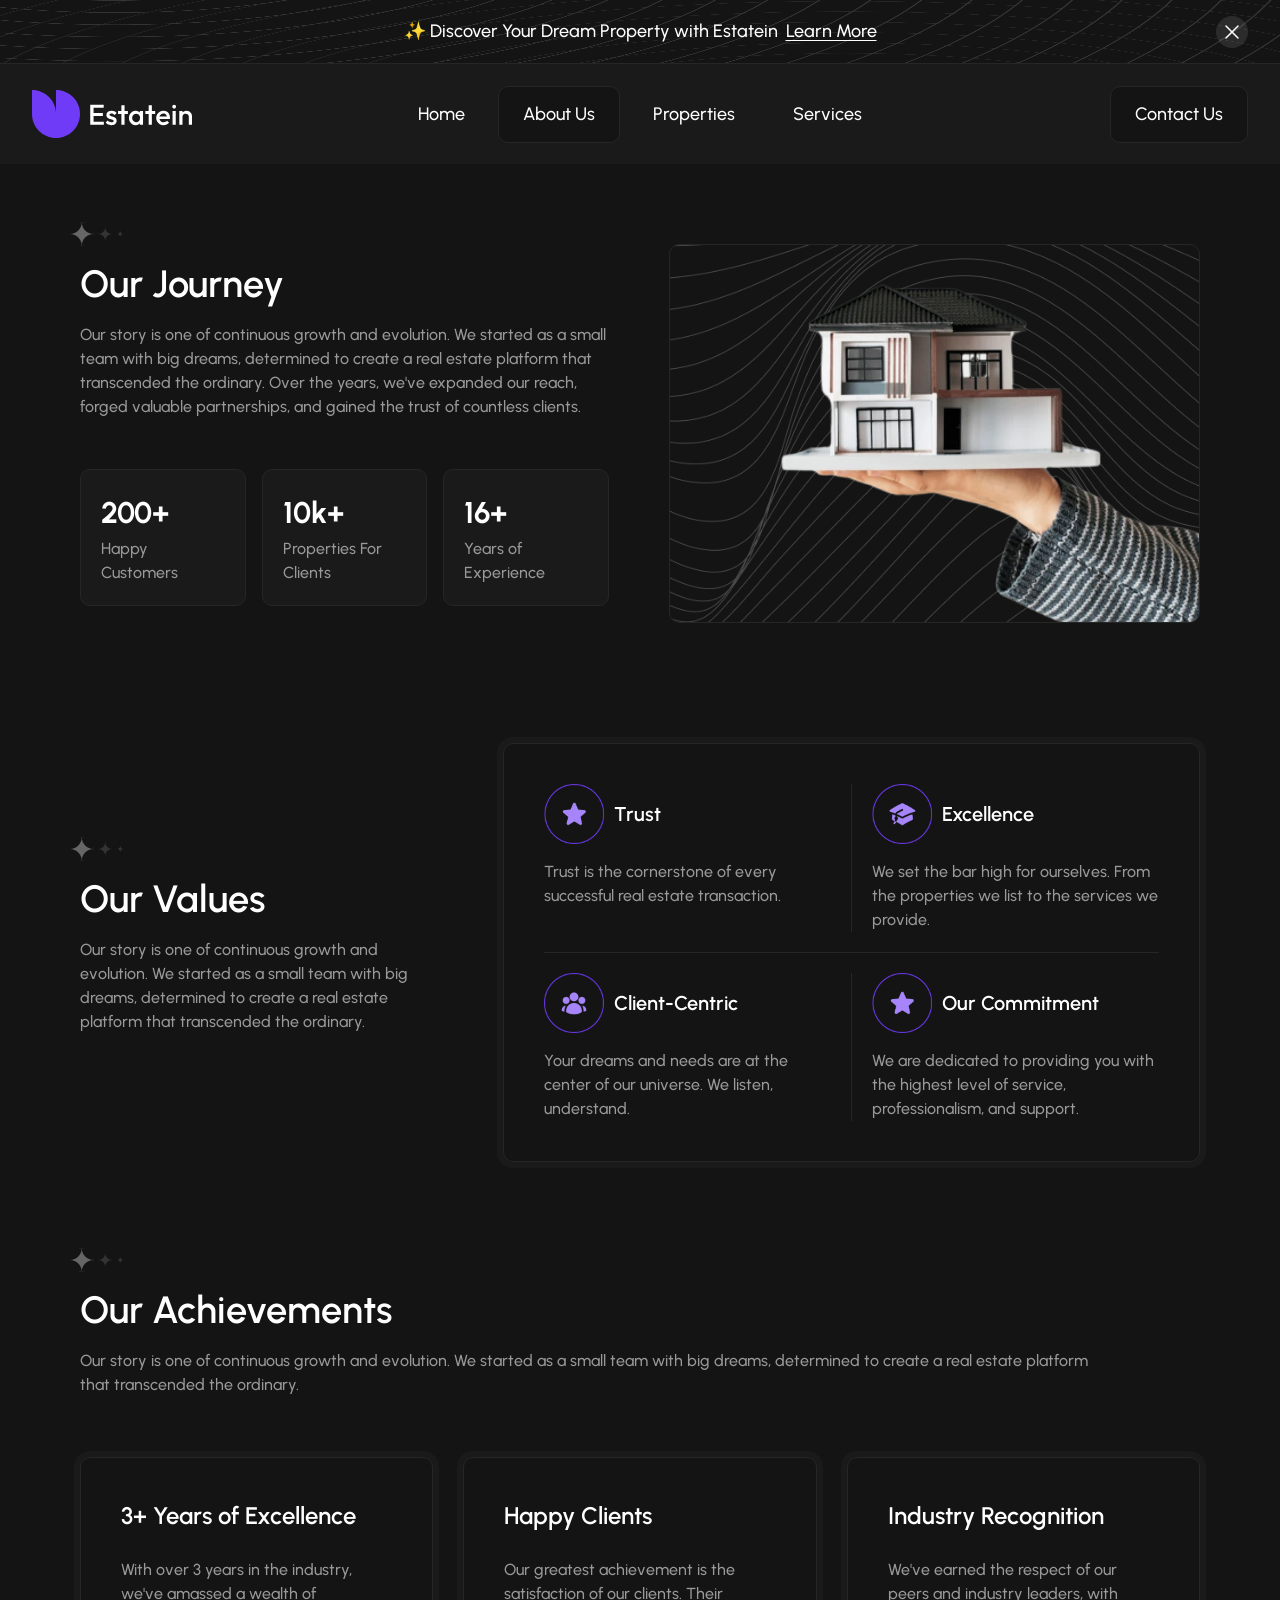
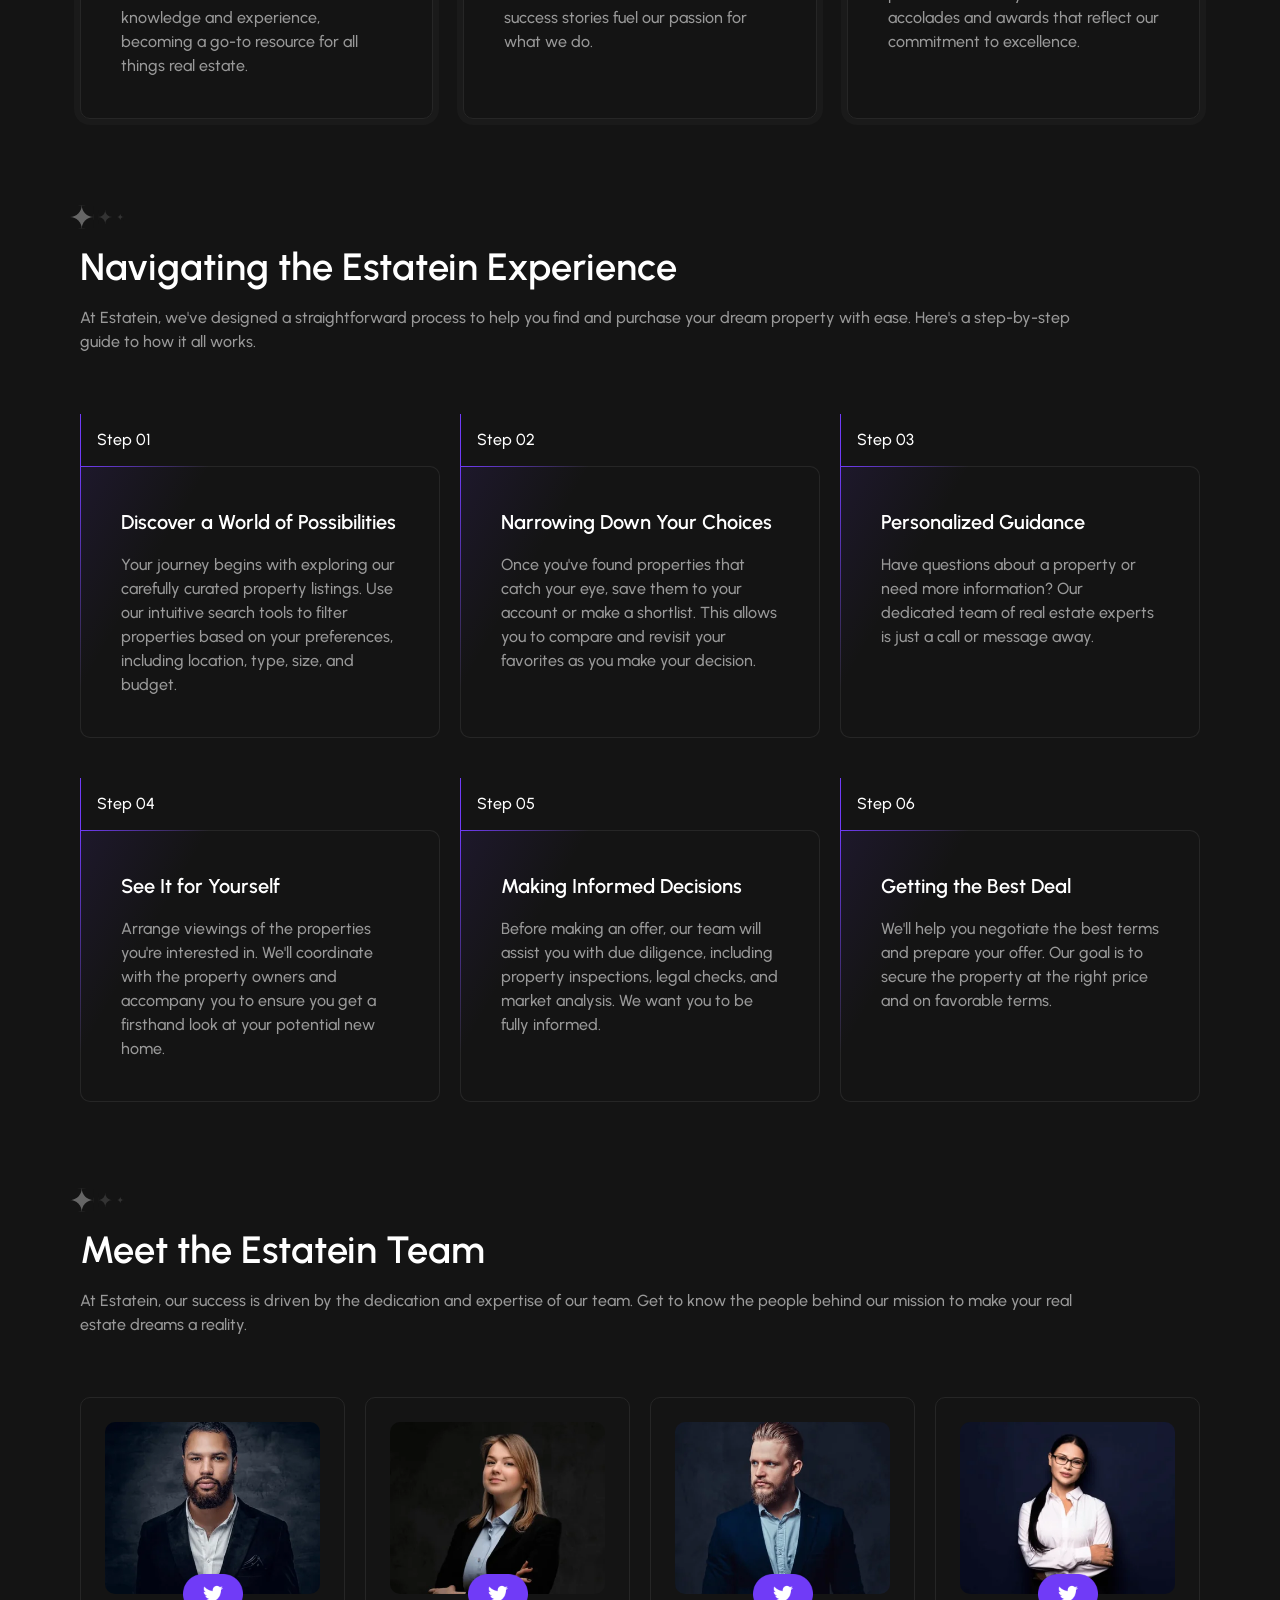
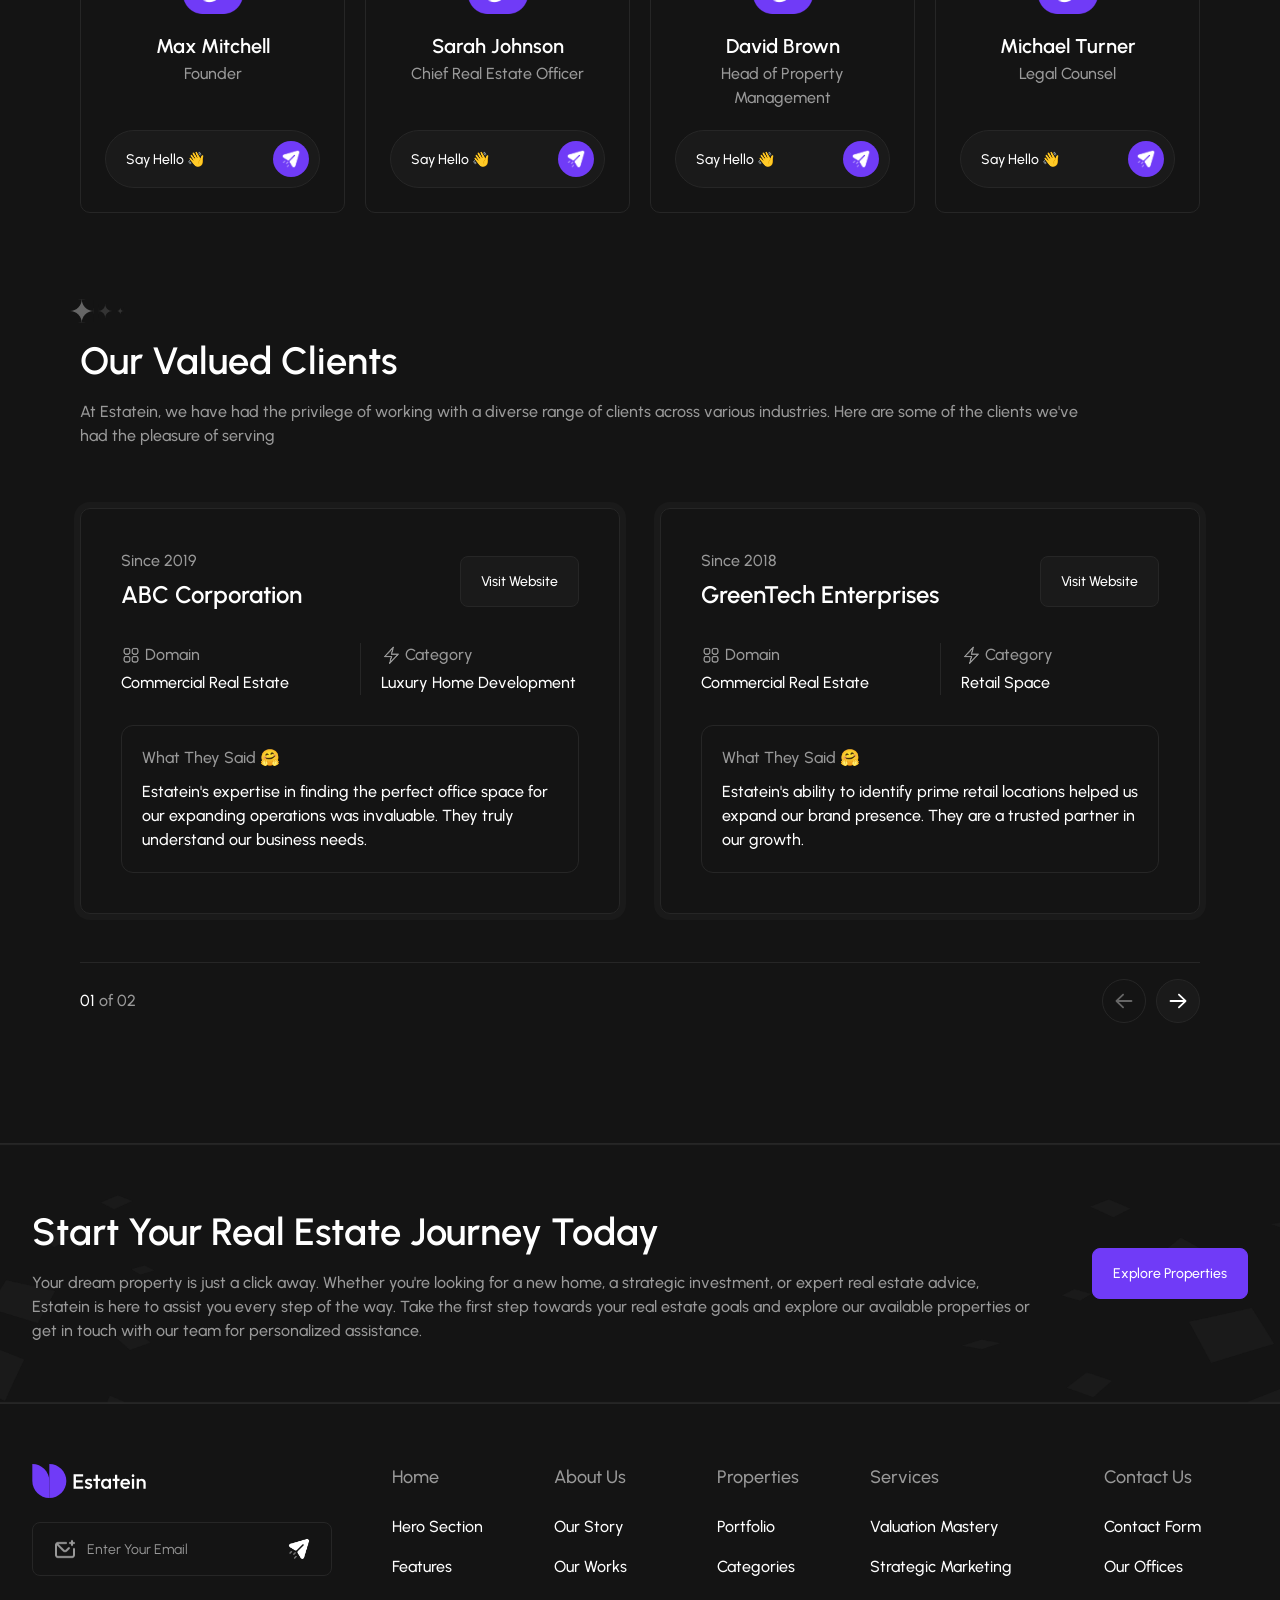
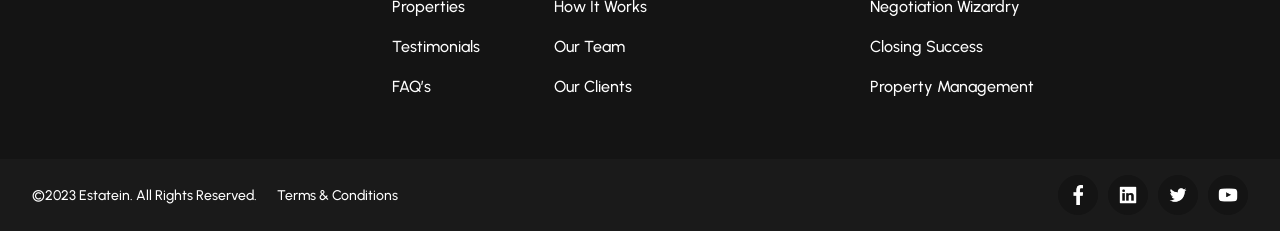
==== commit ab0f216a: "Завершена вёрстка About Us и начата страница Properties" ====
--- a/about.html
+++ b/about.html
@@ -51,6 +51,8 @@
     rel="stylesheet"
     href="./css/pages/about.css"
   >
+  <link rel="stylesheet" href="./css/cta.css">
+  <link rel="stylesheet" href="./css/footer.css">
   <script
     src="./js/burgerButton.js"
     defer
@@ -59,6 +61,7 @@
     src="./js/closeButton.js"
     defer
   ></script>
+  <script src="./js/footerSubscribe.js" defer></script>
   <title>About Us | Estatein</title>
 </head>
 <body>
@@ -192,6 +195,7 @@
   </div>
 </header>
 <main class="main container">
+  <div class="about-content container">
   <section
     class="about-hero"
     id="our-journey"
@@ -502,6 +506,597 @@
       </li>
     </ol>
   </section>
+
+  <section class="team" id="our-team" aria-labelledby="team-title">
+    <div class="team-header">
+      <img
+        class="team-sparkles"
+        src="./images/properties/sparkles.svg"
+        alt=""
+        width="69"
+        height="30"
+        loading="lazy"
+        decoding="async"
+      >
+      <h2 class="team-title" id="team-title">Meet the Estatein Team</h2>
+      <p class="team-description">
+        At Estatein, our success is driven by the dedication and expertise of our team. Get to know the people behind our mission to make your real estate dreams a reality.
+      </p>
+    </div>
+    <ul class="team-list">
+      <li class="team-item">
+        <article class="team-card" aria-labelledby="max-mitchell-name">
+          <div class="team-card-media">
+            <img
+              class="team-card-photo"
+              src="./images/about/max-mitchell-768.webp"
+              srcset="./images/about/max-mitchell-384.webp 384w, ./images/about/max-mitchell-768.webp 768w"
+              sizes="(max-width: 600px) calc(100vw - 74px), (max-width: 960px) calc(50vw - 94px), (max-width: 1440px) calc(25vw - 105px), (max-width: 1660px) calc(25vw - 100.5px), 315px"
+              alt="Max Mitchell"
+              width="768"
+              height="657"
+              loading="lazy"
+              decoding="async"
+            >
+            <a
+              class="team-card-social"
+              href="https://x.com/"
+              target="_blank"
+              rel="noopener noreferrer"
+              aria-label="Open Twitter"
+            >
+              <img src="./images/about/team-twitter.png" alt="" width="76" height="52" loading="lazy" decoding="async">
+            </a>
+          </div>
+          <div class="team-card-info">
+            <h3 class="team-card-name" id="max-mitchell-name">Max Mitchell</h3>
+            <p class="team-card-role">Founder</p>
+          </div>
+          <a class="team-card-contact" href="./contact.html" aria-label="Contact Estatein about Max Mitchell">
+            <span>Say Hello 👋</span>
+            <span class="team-card-send" aria-hidden="true">
+              <img src="./images/footer/send.png" alt="" width="24" height="24" loading="lazy" decoding="async">
+            </span>
+          </a>
+        </article>
+      </li>
+      <li class="team-item">
+        <article class="team-card" aria-labelledby="sarah-johnson-name">
+          <div class="team-card-media">
+            <img
+              class="team-card-photo"
+              src="./images/about/sarah-johnson-768.webp"
+              srcset="./images/about/sarah-johnson-384.webp 384w, ./images/about/sarah-johnson-768.webp 768w"
+              sizes="(max-width: 600px) calc(100vw - 74px), (max-width: 960px) calc(50vw - 94px), (max-width: 1440px) calc(25vw - 105px), (max-width: 1660px) calc(25vw - 100.5px), 315px"
+              alt="Sarah Johnson"
+              width="768"
+              height="657"
+              loading="lazy"
+              decoding="async"
+            >
+            <a
+              class="team-card-social"
+              href="https://x.com/"
+              target="_blank"
+              rel="noopener noreferrer"
+              aria-label="Open Twitter"
+            >
+              <img src="./images/about/team-twitter.png" alt="" width="76" height="52" loading="lazy" decoding="async">
+            </a>
+          </div>
+          <div class="team-card-info">
+            <h3 class="team-card-name" id="sarah-johnson-name">Sarah Johnson</h3>
+            <p class="team-card-role">Chief Real Estate Officer</p>
+          </div>
+          <a class="team-card-contact" href="./contact.html" aria-label="Contact Estatein about Sarah Johnson">
+            <span>Say Hello 👋</span>
+            <span class="team-card-send" aria-hidden="true">
+              <img src="./images/footer/send.png" alt="" width="24" height="24" loading="lazy" decoding="async">
+            </span>
+          </a>
+        </article>
+      </li>
+      <li class="team-item">
+        <article class="team-card" aria-labelledby="david-brown-name">
+          <div class="team-card-media">
+            <img
+              class="team-card-photo"
+              src="./images/about/david-brown-768.webp"
+              srcset="./images/about/david-brown-384.webp 384w, ./images/about/david-brown-768.webp 768w"
+              sizes="(max-width: 600px) calc(100vw - 74px), (max-width: 960px) calc(50vw - 94px), (max-width: 1440px) calc(25vw - 105px), (max-width: 1660px) calc(25vw - 100.5px), 315px"
+              alt="David Brown"
+              width="768"
+              height="657"
+              loading="lazy"
+              decoding="async"
+            >
+            <a
+              class="team-card-social"
+              href="https://x.com/"
+              target="_blank"
+              rel="noopener noreferrer"
+              aria-label="Open Twitter"
+            >
+              <img src="./images/about/team-twitter.png" alt="" width="76" height="52" loading="lazy" decoding="async">
+            </a>
+          </div>
+          <div class="team-card-info">
+            <h3 class="team-card-name" id="david-brown-name">David Brown</h3>
+            <p class="team-card-role">Head of Property Management</p>
+          </div>
+          <a class="team-card-contact" href="./contact.html" aria-label="Contact Estatein about David Brown">
+            <span>Say Hello 👋</span>
+            <span class="team-card-send" aria-hidden="true">
+              <img src="./images/footer/send.png" alt="" width="24" height="24" loading="lazy" decoding="async">
+            </span>
+          </a>
+        </article>
+      </li>
+      <li class="team-item">
+        <article class="team-card" aria-labelledby="michael-turner-name">
+          <div class="team-card-media">
+            <img
+              class="team-card-photo"
+              src="./images/about/michael-turner-768.webp"
+              srcset="./images/about/michael-turner-384.webp 384w, ./images/about/michael-turner-768.webp 768w"
+              sizes="(max-width: 600px) calc(100vw - 74px), (max-width: 960px) calc(50vw - 94px), (max-width: 1440px) calc(25vw - 105px), (max-width: 1660px) calc(25vw - 100.5px), 315px"
+              alt="Michael Turner"
+              width="768"
+              height="657"
+              loading="lazy"
+              decoding="async"
+            >
+            <a
+              class="team-card-social"
+              href="https://x.com/"
+              target="_blank"
+              rel="noopener noreferrer"
+              aria-label="Open Twitter"
+            >
+              <img src="./images/about/team-twitter.png" alt="" width="76" height="52" loading="lazy" decoding="async">
+            </a>
+          </div>
+          <div class="team-card-info">
+            <h3 class="team-card-name" id="michael-turner-name">Michael Turner</h3>
+            <p class="team-card-role">Legal Counsel</p>
+          </div>
+          <a class="team-card-contact" href="./contact.html" aria-label="Contact Estatein about Michael Turner">
+            <span>Say Hello 👋</span>
+            <span class="team-card-send" aria-hidden="true">
+              <img src="./images/footer/send.png" alt="" width="24" height="24" loading="lazy" decoding="async">
+            </span>
+          </a>
+        </article>
+      </li>
+    </ul>
+  </section>
+
+  <section class="clients" id="our-clients" aria-labelledby="clients-title">
+    <div class="clients-header">
+      <img
+        class="clients-sparkles"
+        src="./images/properties/sparkles.svg"
+        alt=""
+        width="69"
+        height="30"
+        loading="lazy"
+        decoding="async"
+      >
+      <h2 class="clients-title" id="clients-title">Our Valued Clients</h2>
+      <p class="clients-description">
+        At Estatein, we have had the privilege of working with a diverse range of clients across various industries. Here are some of the clients we've had the pleasure of serving
+      </p>
+    </div>
+    <ul class="clients-list" tabindex="0" aria-label="Client cards, scroll horizontally to view more" data-js-clients-list>
+      <li class="clients-item">
+        <article class="client-card" aria-labelledby="abc-corporation-name">
+          <div class="client-card-header">
+            <div class="client-card-heading">
+              <p class="client-since">Since 2019</p>
+              <h3 class="client-name" id="abc-corporation-name">ABC Corporation</h3>
+            </div>
+            <button class="client-website" type="button" data-js-client-website="abc-corporation" aria-label="Visit ABC Corporation website">Visit Website</button>
+          </div>
+          <dl class="client-details">
+            <div class="client-detail">
+              <dt class="client-detail-label">
+                <img src="./images/about/client-domain.png" alt="" width="24" height="24" loading="lazy" decoding="async">
+                Domain
+              </dt>
+              <dd class="client-detail-value">Commercial Real Estate</dd>
+            </div>
+            <div class="client-detail">
+              <dt class="client-detail-label">
+                <img src="./images/about/client-category.png" alt="" width="24" height="24" loading="lazy" decoding="async">
+                Category
+              </dt>
+              <dd class="client-detail-value">Luxury Home Development</dd>
+            </div>
+          </dl>
+          <blockquote class="client-quote">
+            <p class="client-quote-label">What They Said 🤗</p>
+            <p class="client-quote-text">Estatein's expertise in finding the perfect office space for our expanding operations was invaluable. They truly understand our business needs.</p>
+          </blockquote>
+        </article>
+      </li>
+      <li class="clients-item">
+        <article class="client-card" aria-labelledby="greentech-enterprises-name">
+          <div class="client-card-header">
+            <div class="client-card-heading">
+              <p class="client-since">Since 2018</p>
+              <h3 class="client-name" id="greentech-enterprises-name">GreenTech Enterprises</h3>
+            </div>
+            <button class="client-website" type="button" data-js-client-website="greentech-enterprises" aria-label="Visit GreenTech Enterprises website">Visit Website</button>
+          </div>
+          <dl class="client-details">
+            <div class="client-detail">
+              <dt class="client-detail-label">
+                <img src="./images/about/client-domain.png" alt="" width="24" height="24" loading="lazy" decoding="async">
+                Domain
+              </dt>
+              <dd class="client-detail-value">Commercial Real Estate</dd>
+            </div>
+            <div class="client-detail">
+              <dt class="client-detail-label">
+                <img src="./images/about/client-category.png" alt="" width="24" height="24" loading="lazy" decoding="async">
+                Category
+              </dt>
+              <dd class="client-detail-value">Retail Space</dd>
+            </div>
+          </dl>
+          <blockquote class="client-quote">
+            <p class="client-quote-label">What They Said 🤗</p>
+            <p class="client-quote-text">Estatein's ability to identify prime retail locations helped us expand our brand presence. They are a trusted partner in our growth.</p>
+          </blockquote>
+        </article>
+      </li>
+    </ul>
+    <nav class="clients-pagination" aria-label="Client cards navigation">
+      <span class="clients-counter"><span class="clients-current" data-js-clients-current>01</span> of 02</span>
+      <button class="clients-arrow clients-arrow-prev" type="button" aria-label="Previous client" data-js-clients-prev disabled>
+        <img src="./images/properties/arrow-right.svg" alt="" width="24" height="24">
+      </button>
+      <button class="clients-arrow clients-arrow-next" type="button" aria-label="Next client" data-js-clients-next>
+        <img src="./images/properties/arrow-right.svg" alt="" width="24" height="24">
+      </button>
+    </nav>
+  </section>
+  </div>
+  <section class="cta">
+    <div class="cta-inner container">
+      <div class="cta-content">
+        <h2 class="cta-title">
+          Start Your Real Estate Journey Today
+        </h2>
+        <p class="cta-description">
+          Your dream property is just a click away. Whether you're looking for
+          a new home, a strategic investment, or expert real estate advice,
+          Estatein is here to assist you every step of the way. Take the first
+          step towards your real estate goals and explore our available properties
+          or get in touch with our team for personalized assistance.
+        </p>
+      </div>
+
+      <a
+        class="cta-button"
+        href="./properties.html"
+      >
+        Explore Properties
+      </a>
+    </div>
+  </section>
 </main>
+<footer class="footer container">
+  <div class="footer-inner container">
+    <div class="footer-brand">
+      <a
+        class="footer-logo"
+        href="./index.html"
+        aria-label="Estatein home"
+      >
+        <img
+          src="./images/logo/Logo.svg"
+          alt="Estatein"
+          width="160"
+          height="48"
+        >
+      </a>
+      <div
+        class="footer-subscribe"
+        role="group"
+        aria-label="Email subscription"
+      >
+        <img
+          class="footer-email-icon"
+          src="./images/footer/email.png"
+          alt=""
+          width="24"
+          height="24"
+        >
+        <input
+          class="footer-email"
+          id="footer-email"
+          name="email"
+          type="email"
+          required
+          autocomplete="email"
+          placeholder="Enter Your Email"
+          aria-label="Email address"
+          data-js-footer-email
+        >
+        <button
+          class="footer-send"
+          type="button"
+          aria-label="Subscribe by email"
+          data-js-footer-send
+        >
+          <img
+            src="./images/footer/send.png"
+            alt=""
+            width="24"
+            height="24"
+          >
+        </button>
+      </div>
+    </div>
+
+    <nav
+      class="footer-nav"
+      aria-label="Footer navigation"
+    >
+      <div class="footer-group footer-group-home">
+        <h3 class="footer-group-title">
+          <a href="./index.html">Home</a>
+        </h3>
+        <ul class="footer-links">
+          <li>
+            <a
+              class="footer-link"
+              href="./index.html#hero"
+            >Hero Section
+            </a>
+          </li>
+          <li>
+            <a
+              class="footer-link"
+              href="./index.html#features"
+            >Features
+            </a>
+          </li>
+          <li>
+            <a
+              class="footer-link"
+              href="./index.html#properties"
+            >Properties
+            </a>
+          </li>
+          <li>
+            <a
+              class="footer-link"
+              href="./index.html#testimonials"
+            >Testimonials
+            </a>
+          </li>
+          <li>
+            <a
+              class="footer-link"
+              href="./index.html#faqs"
+            >FAQ’s
+            </a>
+          </li>
+        </ul>
+      </div>
+      <div class="footer-group footer-group-about">
+        <h3 class="footer-group-title">
+          <a href="./about.html">About Us</a>
+        </h3>
+        <ul class="footer-links">
+          <li>
+            <a
+              class="footer-link"
+              href="./about.html#our-journey"
+            >Our Story
+            </a>
+          </li>
+          <li>
+            <a
+              class="footer-link"
+              href="./about.html#our-achievements"
+            >Our Works
+            </a>
+          </li>
+          <li>
+            <a
+              class="footer-link"
+              href="./about.html#estatein-experience"
+            >How It Works
+            </a>
+          </li>
+          <li>
+            <a
+              class="footer-link"
+              href="./about.html#our-team"
+            >Our Team
+            </a>
+          </li>
+          <li>
+            <a
+              class="footer-link"
+              href="./about.html#our-clients"
+            >Our Clients
+            </a>
+          </li>
+        </ul>
+      </div>
+      <div class="footer-group footer-group-properties">
+        <h3 class="footer-group-title">
+          <a href="./properties.html">Properties</a>
+        </h3>
+        <ul class="footer-links">
+          <li>
+            <a
+              class="footer-link"
+              href="./properties.html"
+            >Portfolio
+            </a>
+          </li>
+          <li>
+            <a
+              class="footer-link"
+              href="./properties.html"
+            >Categories
+            </a>
+          </li>
+        </ul>
+      </div>
+      <div class="footer-group footer-group-services">
+        <h3 class="footer-group-title">
+          <a href="./services.html">Services</a>
+        </h3>
+        <ul class="footer-links">
+          <li>
+            <a
+              class="footer-link"
+              href="./services.html"
+            >Valuation Mastery
+            </a>
+          </li>
+          <li>
+            <a
+              class="footer-link"
+              href="./services.html"
+            >Strategic Marketing
+            </a>
+          </li>
+          <li>
+            <a
+              class="footer-link"
+              href="./services.html"
+            >Negotiation Wizardry
+            </a>
+          </li>
+          <li>
+            <a
+              class="footer-link"
+              href="./services.html"
+            >Closing Success
+            </a>
+          </li>
+          <li>
+            <a
+              class="footer-link"
+              href="./services.html"
+            >Property Management
+            </a>
+          </li>
+        </ul>
+      </div>
+      <div class="footer-group footer-group-contact">
+        <h3 class="footer-group-title">
+          <a href="./contact.html">Contact Us</a>
+        </h3>
+        <ul class="footer-links">
+          <li>
+            <a
+              class="footer-link"
+              href="./contact.html"
+            >Contact Form
+            </a>
+          </li>
+          <li>
+            <a
+              class="footer-link"
+              href="./contact.html"
+            >Our Offices
+            </a>
+          </li>
+        </ul>
+      </div>
+    </nav>
+  </div>
+
+  <div class="footer-bottom">
+    <div class="footer-bottom-inner container">
+      <div class="footer-legal">
+        <p class="footer-copyright">©2023 Estatein. All Rights Reserved.</p>
+        <button
+          class="footer-terms"
+          type="button"
+          data-js-footer-terms
+        >Terms &amp; Conditions
+        </button>
+      </div>
+      <ul
+        class="footer-socials"
+        aria-label="Social media"
+      >
+        <li>
+          <a
+            class="footer-social-link"
+            href="https://www.facebook.com/"
+            aria-label="Facebook"
+            target="_blank"
+            rel="noopener noreferrer"
+          >
+            <img
+              src="./images/footer/facebook.png"
+              alt=""
+              width="24"
+              height="24"
+            >
+          </a>
+        </li>
+        <li>
+          <a
+            class="footer-social-link"
+            href="https://www.linkedin.com/"
+            aria-label="LinkedIn"
+            target="_blank"
+            rel="noopener noreferrer"
+          >
+            <img
+              src="./images/footer/linkedin.png"
+              alt=""
+              width="24"
+              height="24"
+            >
+          </a>
+        </li>
+        <li>
+          <a
+            class="footer-social-link"
+            href="https://x.com/"
+            aria-label="Twitter"
+            target="_blank"
+            rel="noopener noreferrer"
+          >
+            <img
+              src="./images/footer/twitter.png"
+              alt=""
+              width="24"
+              height="24"
+            >
+          </a>
+        </li>
+        <li>
+          <a
+            class="footer-social-link"
+            href="https://www.youtube.com/"
+            aria-label="YouTube"
+            target="_blank"
+            rel="noopener noreferrer"
+          >
+            <img
+              src="./images/footer/youtube.png"
+              alt=""
+              width="24"
+              height="24"
+            >
+          </a>
+        </li>
+      </ul>
+    </div>
+  </div>
+</footer>
 </body>
 </html>
--- a/css/pages/about.css
+++ b/css/pages/about.css
@@ -1,6 +1,12 @@
 .main.container {
+	max-width: none;
+	padding: 0;
+}
+
+.about-content.container {
 	max-width: 1660px;
-	padding-block: 100px;
+	padding-top: 100px;
+	padding-bottom: 0;
 }
 
 .about-hero {
@@ -289,9 +295,345 @@
 	line-height: 1.5;
 }
 
+.about-content > section {
+	scroll-margin-top: 180px;
+}
+
+.team,
+.clients {
+	display: flow-root;
+	margin-top: 150px;
+}
+
+.team-sparkles,
+.clients-sparkles {
+	width: 69px;
+	height: 30px;
+	margin: -40px 0 10px -20px;
+}
+
+.team-title,
+.clients-title {
+	font-size: 48px;
+	font-weight: 600;
+	line-height: 1.5;
+}
+
+.team-description,
+.clients-description {
+	max-width: 1296px;
+	margin-top: 14px;
+	color: var(--color-grey-60);
+	font-size: 18px;
+	font-weight: 500;
+	line-height: 1.5;
+}
+
+.team-list {
+	display: grid;
+	grid-template-columns: repeat(4, minmax(0, 1fr));
+	gap: 30px;
+	margin-top: 80px;
+}
+
+.team-item {
+	min-width: 0;
+}
+
+.team-card {
+	display: flex;
+	flex-direction: column;
+	height: 100%;
+	padding: 30px;
+	border: 1px solid var(--color-grey-15);
+	border-radius: 12px;
+}
+
+.team-card-media {
+	position: relative;
+}
+
+.team-card-photo {
+	width: 100%;
+	height: auto;
+	aspect-ratio: 316 / 253;
+	border-radius: 12px;
+	object-fit: cover;
+}
+
+.team-card-social {
+	position: absolute;
+	bottom: -26px;
+	left: 50%;
+	width: 76px;
+	height: 52px;
+	border-radius: 43px;
+	transform: translateX(-50%);
+	transition: opacity 0.2s ease;
+}
+
+.team-card-social img {
+	width: 100%;
+	height: 100%;
+	object-fit: contain;
+}
+
+.team-card-info {
+	flex: 1;
+	margin-top: 50px;
+	text-align: center;
+}
+
+.team-card-name {
+	font-size: 24px;
+	font-weight: 600;
+	line-height: 1.2;
+}
+
+.team-card-role {
+	margin-top: 6px;
+	color: var(--color-grey-60);
+	font-size: 18px;
+	font-weight: 500;
+	line-height: 1.5;
+}
+
+.team-card-contact {
+	display: flex;
+	align-items: center;
+	justify-content: space-between;
+	gap: 12px;
+	margin-top: auto;
+	padding: 14px 14px 14px 24px;
+	border: 1px solid var(--color-grey-15);
+	border-radius: 100px;
+	color: var(--color-absolute-white);
+	background-color: var(--color-grey-10);
+	font-size: 18px;
+	font-weight: 500;
+	text-decoration: none;
+	transition: border-color 0.2s ease;
+}
+
+.team-card-info + .team-card-contact {
+	margin-top: 24px;
+}
+
+.team-card-send {
+	display: inline-flex;
+	align-items: center;
+	justify-content: center;
+	flex: 0 0 44px;
+	width: 44px;
+	height: 44px;
+	border-radius: 50%;
+	background-color: var(--color-purple-60);
+}
+
+.team-card-send img {
+	width: 24px;
+	height: 24px;
+}
+
+.clients-list {
+	display: grid;
+	grid-auto-flow: column;
+	grid-auto-columns: calc((100% - 50px) / 2);
+	gap: 50px;
+	margin: 72px -8px 0;
+	padding: 8px;
+	overflow-x: auto;
+	scroll-snap-type: x mandatory;
+	scroll-padding-inline: 8px;
+	scrollbar-width: thin;
+	scrollbar-color: var(--color-grey-30) var(--color-grey-08);
+}
+
+.clients-item {
+	min-width: 0;
+	scroll-snap-align: start;
+}
+
+.client-card {
+	display: flex;
+	flex-direction: column;
+	height: 100%;
+	padding: 50px;
+	border: 1px solid var(--color-grey-15);
+	border-radius: 12px;
+	box-shadow: 0 0 0 8px var(--color-grey-10);
+}
+
+.client-card-header {
+	display: flex;
+	align-items: center;
+	justify-content: space-between;
+	gap: 20px;
+}
+
+.client-card-heading {
+	min-width: 0;
+}
+
+.client-since {
+	color: var(--color-grey-60);
+	font-size: 18px;
+	font-weight: 500;
+}
+
+.client-name {
+	margin-top: 6px;
+	font-size: 30px;
+	font-weight: 600;
+	line-height: 1.5;
+}
+
+.client-website {
+	flex-shrink: 0;
+	padding: 18px 24px;
+	border: 1px solid var(--color-grey-15);
+	border-radius: 10px;
+	color: var(--color-absolute-white);
+	background-color: var(--color-grey-10);
+	font-size: 18px;
+	font-weight: 500;
+	line-height: 1.5;
+	cursor: pointer;
+	transition: border-color 0.2s ease;
+}
+
+.client-details {
+	display: grid;
+	grid-template-columns: repeat(2, minmax(0, 1fr));
+	gap: 30px;
+	margin-top: 40px;
+}
+
+.client-detail {
+	min-width: 0;
+}
+
+.client-detail + .client-detail {
+	padding-left: 30px;
+	border-left: 1px solid var(--color-grey-15);
+}
+
+.client-detail-label {
+	display: flex;
+	align-items: center;
+	gap: 6px;
+	color: var(--color-grey-60);
+	font-size: 18px;
+	font-weight: 500;
+}
+
+.client-detail-label img {
+	width: 24px;
+	height: 24px;
+	object-fit: contain;
+}
+
+.client-detail-value {
+	margin-top: 6px;
+	font-size: 20px;
+	font-weight: 500;
+}
+
+.client-quote {
+	flex: 1;
+	margin-top: 40px;
+	padding: 30px;
+	border: 1px solid var(--color-grey-15);
+	border-radius: 12px;
+}
+
+.client-quote-label {
+	color: var(--color-grey-60);
+	font-size: 18px;
+	font-weight: 500;
+}
+
+.client-quote-text {
+	margin-top: 14px;
+	font-size: 18px;
+	font-weight: 500;
+	line-height: 1.5;
+}
+
+.clients-pagination {
+	display: flex;
+	align-items: center;
+	gap: 10px;
+	margin-top: 50px;
+	padding-top: 20px;
+	border-top: 1px solid var(--color-grey-15);
+}
+
+.clients-counter {
+	margin-right: auto;
+	color: var(--color-grey-60);
+	font-size: 20px;
+	font-weight: 500;
+}
+
+.clients-current {
+	color: var(--color-absolute-white);
+}
+
+.clients-arrow {
+	display: inline-flex;
+	align-items: center;
+	justify-content: center;
+	flex: 0 0 58px;
+	width: 58px;
+	height: 58px;
+	padding: 0;
+	border: 1px solid var(--color-grey-15);
+	border-radius: 50%;
+	background-color: var(--color-grey-10);
+	cursor: pointer;
+	transition: border-color 0.2s ease;
+}
+
+.clients-arrow img {
+	width: 24px;
+	height: 24px;
+}
+
+.clients-arrow-prev img {
+	transform: rotate(180deg);
+}
+
+.clients-arrow:disabled {
+	background-color: var(--color-grey-08);
+	cursor: default;
+}
+
+.clients-arrow:disabled img {
+	opacity: 0.35;
+}
+
+.team-card-social:focus-visible,
+.team-card-contact:focus-visible,
+.client-website:focus-visible,
+.clients-arrow:focus-visible {
+	outline: 2px solid var(--color-purple-70);
+	outline-offset: 4px;
+}
+
+.clients-list:focus-visible {
+	outline: 2px solid var(--color-purple-70);
+	outline-offset: -2px;
+}
+
+.main > .cta {
+	margin-top: 150px;
+}
+
+
 @media (max-width: 1440px) {
-	.main.container {
-		padding: 80px;
+	.about-content.container {
+		padding: 80px 80px 0;
 	}
 
 	.about-hero {
@@ -468,11 +810,174 @@
 		margin-top: 16px;
 		font-size: 16px;
 	}
+
+	.team,
+	.clients {
+		margin-top: 120px;
+	}
+
+	.team-sparkles,
+	.clients-sparkles {
+		width: 54px;
+		height: 24px;
+		margin-top: -34px;
+		margin-left: -10px;
+	}
+
+	.team-title,
+	.clients-title {
+		font-size: 38px;
+	}
+
+	.team-description,
+	.clients-description {
+		max-width: 1029px;
+		margin-top: 10px;
+		font-size: 16px;
+	}
+
+	.team-list {
+		gap: 20px;
+		margin-top: 60px;
+	}
+
+	.team-card {
+		padding: 24px;
+		border-radius: 10px;
+	}
+
+	.team-card-photo {
+		border-radius: 10px;
+	}
+
+	.team-card-social {
+		bottom: -20px;
+		width: 60px;
+		height: 40px;
+	}
+
+	.team-card-info {
+		margin-top: 40px;
+	}
+
+	.team-card-name {
+		font-size: 20px;
+	}
+
+	.team-card-role {
+		margin-top: 4px;
+		font-size: 16px;
+	}
+
+	.team-card-contact {
+		padding: 10px 10px 10px 20px;
+		font-size: 14px;
+	}
+
+	.team-card-info + .team-card-contact {
+		margin-top: 20px;
+	}
+
+	.team-card-send {
+		flex-basis: 36px;
+		width: 36px;
+		height: 36px;
+	}
+
+	.team-card-send img {
+		width: 20px;
+		height: 20px;
+	}
+
+	.clients-list {
+		grid-auto-columns: calc((100% - 40px) / 2);
+		gap: 40px;
+		margin-top: 52px;
+	}
+
+	.client-card {
+		padding: 40px;
+		border-radius: 10px;
+		box-shadow: 0 0 0 6px var(--color-grey-10);
+	}
+
+	.client-since {
+		font-size: 16px;
+	}
+
+	.client-name {
+		margin-top: 4px;
+		font-size: 24px;
+	}
+
+	.client-website {
+		padding: 14px 20px;
+		border-radius: 8px;
+		font-size: 14px;
+	}
+
+	.client-details {
+		gap: 20px;
+		margin-top: 30px;
+	}
+
+	.client-detail + .client-detail {
+		padding-left: 20px;
+	}
+
+	.client-detail-label {
+		gap: 4px;
+		font-size: 16px;
+	}
+
+	.client-detail-label img {
+		width: 20px;
+		height: 20px;
+	}
+
+	.client-detail-value {
+		margin-top: 4px;
+		font-size: 16px;
+	}
+
+	.client-quote {
+		margin-top: 30px;
+		padding: 20px;
+	}
+
+	.client-quote-label,
+	.client-quote-text {
+		font-size: 16px;
+	}
+
+	.client-quote-text {
+		margin-top: 10px;
+	}
+
+	.clients-pagination {
+		margin-top: 40px;
+		padding-top: 16px;
+	}
+
+	.clients-counter {
+		font-size: 16px;
+	}
+
+	.clients-arrow {
+		flex-basis: 44px;
+		width: 44px;
+		height: 44px;
+	}
+
+	.main > .cta {
+		margin-top: 120px;
+	}
+
 }
 
 @media (max-width: 960px) {
-	.main.container {
-		padding: 60px 32px;
+	.about-content.container {
+		padding: 60px 32px 0;
 	}
 
 	.about-hero {
@@ -548,6 +1053,33 @@
 	.experience-card {
 		padding: 30px;
 	}
+
+	.team,
+	.clients {
+		margin-top: 100px;
+	}
+
+	.team-title,
+	.clients-title {
+		font-size: 32px;
+	}
+
+	.team-list {
+		grid-template-columns: repeat(2, minmax(0, 1fr));
+		gap: 24px;
+		margin-top: 40px;
+	}
+
+	.clients-list {
+		grid-auto-columns: 100%;
+		gap: 24px;
+		margin-top: 32px;
+	}
+
+	.main > .cta {
+		margin-top: 100px;
+	}
+
 }
 
 @media (max-width: 760px) {
@@ -573,11 +1105,16 @@
 	.achievement-card {
 		padding: 30px;
 	}
+
+	.client-card {
+		padding: 30px;
+	}
+
 }
 
 @media (max-width: 600px) {
-	.main.container {
-		padding: 50px 16px;
+	.about-content.container {
+		padding: 50px 16px 0;
 	}
 
 	.about-hero {
@@ -730,4 +1267,156 @@
 		margin-top: 14px;
 		font-size: 14px;
 	}
-}
+
+	.team,
+	.clients {
+		margin-top: 80px;
+	}
+
+	.team-sparkles,
+	.clients-sparkles {
+		width: 45px;
+		height: 20px;
+		margin-top: -26px;
+		margin-bottom: 6px;
+		margin-left: -8px;
+	}
+
+	.team-title,
+	.clients-title {
+		font-size: 28px;
+	}
+
+	.team-description,
+	.clients-description {
+		margin-top: 6px;
+		font-size: 14px;
+	}
+
+	.team-list {
+		grid-template-columns: 1fr;
+		gap: 20px;
+	}
+
+	.team-card {
+		padding: 20px;
+		border-radius: 12px;
+	}
+
+	.team-card-photo {
+		aspect-ratio: 318 / 270;
+	}
+
+	.team-card-name {
+		font-size: 18px;
+	}
+
+	.team-card-role {
+		font-size: 14px;
+	}
+
+	.team-card-contact {
+		padding: 8px 8px 8px 24px;
+	}
+
+	.team-card-send {
+		flex-basis: 48px;
+		width: 48px;
+		height: 48px;
+	}
+
+	.team-card-send img {
+		width: 24px;
+		height: 24px;
+	}
+
+	.clients-list {
+		gap: 20px;
+	}
+
+	.client-card {
+		padding: 24px;
+		border-radius: 12px;
+		box-shadow: 0 0 0 4px var(--color-grey-10);
+	}
+
+	.client-card-header {
+		flex-direction: column;
+		align-items: stretch;
+		gap: 20px;
+	}
+
+	.client-since {
+		font-size: 14px;
+	}
+
+	.client-name {
+		margin-top: 10px;
+		font-size: 20px;
+	}
+
+	.client-details {
+		margin-top: 30px;
+	}
+
+	.client-detail-label,
+	.client-detail-value,
+	.client-quote-label,
+	.client-quote-text {
+		font-size: 14px;
+	}
+
+	.client-detail-label img {
+		width: 18px;
+		height: 18px;
+	}
+
+	.client-quote {
+		border-radius: 12px;
+	}
+
+	.client-quote-text {
+		margin-top: 20px;
+	}
+
+	.clients-pagination {
+		justify-content: space-between;
+		margin-top: 30px;
+	}
+
+	.clients-counter {
+		order: 1;
+		margin-right: 0;
+		font-size: 14px;
+	}
+
+	.clients-arrow-next {
+		order: 2;
+	}
+
+	.main > .cta {
+		margin-top: 80px;
+	}
+
+}
+
+@media (hover: hover) {
+	.team-card-social:hover {
+		opacity: 0.8;
+	}
+
+	.team-card-contact:hover,
+	.client-website:hover,
+	.clients-arrow:not(:disabled):hover {
+		border-color: var(--color-purple-60);
+	}
+}
+
+@media (prefers-reduced-motion: reduce) {
+	.team-card-social,
+	.team-card-contact,
+	.client-website,
+	.clients-arrow {
+		transition: none;
+	}
+}
--- a/css/cta.css
+++ b/css/cta.css
@@ -0,0 +1,145 @@
+.cta {
+	margin-top: 100px;
+	border-block: 1px solid var(--color-grey-15);
+	background-color: var(--color-grey-08);
+	background-image: url("../images/cta/cta-background.png");
+	background-position: center bottom;
+	background-size: cover;
+	background-repeat: no-repeat;
+}
+
+.cta-inner.container {
+	display: flex;
+	align-items: center;
+	justify-content: space-between;
+	gap: 100px;
+	padding-block: 100px;
+}
+
+.cta-content {
+	flex: 1;
+	min-width: 0;
+}
+
+.cta-title {
+	font-size: 48px;
+	font-weight: 600;
+	line-height: 1.5;
+}
+
+.cta-description {
+	margin-top: 14px;
+	color: var(--color-grey-60);
+	font-size: 18px;
+	font-weight: 500;
+	line-height: 1.5;
+}
+
+.cta-button {
+	display: inline-flex;
+	align-items: center;
+	justify-content: center;
+	flex-shrink: 0;
+	padding: 18px 24px;
+	border: 1px solid var(--color-purple-60);
+	border-radius: 10px;
+	color: var(--color-absolute-white);
+	background-color: var(--color-purple-60);
+	font-size: 18px;
+	font-weight: 500;
+	line-height: 1.5;
+	text-align: center;
+	text-decoration: none;
+	transition: background-color 0.2s ease, border-color 0.2s ease;
+}
+
+.cta-button:focus-visible {
+	outline: 2px solid var(--color-purple-70);
+	outline-offset: 4px;
+}
+
+@media (max-width: 1440px) {
+	.cta-inner.container {
+		gap: 60px;
+		padding-block: 60px;
+	}
+
+	.cta-title {
+		font-size: 38px;
+	}
+
+	.cta-description {
+		margin-top: 10px;
+		font-size: 16px;
+	}
+
+	.cta-button {
+		padding: 14px 20px;
+		border-radius: 8px;
+		font-size: 14px;
+	}
+
+}
+
+@media (max-width: 960px) {
+	.cta {
+		margin-top: 80px;
+	}
+
+	.cta-inner.container {
+		gap: 40px;
+		padding-block: 50px;
+	}
+
+	.cta-title {
+		font-size: 32px;
+	}
+
+}
+
+@media (max-width: 760px) {
+	.cta-inner.container {
+		flex-direction: column;
+		align-items: stretch;
+		gap: 30px;
+	}
+
+}
+
+@media (max-width: 600px) {
+	.cta {
+		background-image: url("../images/cta/cta-background.png"), url("../images/cta/cta-background.png");
+		background-position: left top, right bottom;
+		background-size: 980px auto;
+	}
+
+	.cta-inner.container {
+		padding-inline: 16px;
+	}
+
+	.cta-title {
+		font-size: 28px;
+	}
+
+	.cta-description {
+		margin-top: 6px;
+		font-size: 14px;
+	}
+
+}
+
+@media (hover: hover) {
+	.cta-button:hover {
+		border-color: var(--color-purple-65);
+		background-color: var(--color-purple-65);
+	}
+
+}
+
+@media (prefers-reduced-motion: reduce) {
+	.cta-button {
+		transition: none;
+	}
+
+}
+
--- a/css/footer.css
+++ b/css/footer.css
@@ -0,0 +1,408 @@
+.footer.container {
+	width: 100%;
+	max-width: none;
+	margin: 0;
+	padding: 0;
+	background-color: var(--color-grey-08);
+}
+
+.footer-inner.container {
+	display: flex;
+	align-items: flex-start;
+	gap: 80px;
+	padding-block: 100px;
+}
+
+.footer-brand {
+	display: flex;
+	flex-direction: column;
+	flex: 0 0 350px;
+	gap: 30px;
+	min-width: 0;
+	max-width: 423px;
+}
+
+.footer-logo {
+	align-self: flex-start;
+}
+
+.footer-logo img {
+	width: 160px;
+	height: 48px;
+}
+
+.footer-subscribe {
+	display: flex;
+	align-items: center;
+	gap: 10px;
+	padding: 18px 24px;
+	border: 1px solid var(--color-grey-15);
+	border-radius: 12px;
+	transition: border-color 0.2s ease;
+}
+
+.footer-email-icon {
+	flex: 0 0 24px;
+	width: 24px;
+	height: 24px;
+}
+
+.footer-email {
+	flex: 1;
+	min-width: 0;
+	width: 100%;
+	padding: 0;
+	border: 0;
+	outline: 0;
+	color: var(--color-absolute-white);
+	background-color: transparent;
+	font-size: 18px;
+	line-height: 1.5;
+}
+
+.footer-email::placeholder {
+	color: var(--color-grey-60);
+	opacity: 1;
+}
+
+.footer-subscribe:focus-within {
+	border-color: var(--color-purple-60);
+}
+
+.footer-send {
+	display: inline-flex;
+	align-items: center;
+	justify-content: center;
+	flex: 0 0 24px;
+	width: 24px;
+	height: 24px;
+	padding: 0;
+	border: 0;
+	background-color: transparent;
+	cursor: pointer;
+}
+
+.footer-send img {
+	width: 24px;
+	height: 24px;
+}
+
+.footer-nav {
+	display: grid;
+	grid-template-columns: repeat(5, auto);
+	grid-template-areas: "home about properties services contact";
+	flex: 1;
+	gap: 40px;
+	min-width: 0;
+}
+
+.footer-group {
+	min-width: 0;
+	align-self: start;
+}
+
+.footer-group-home {
+	grid-area: home;
+}
+.footer-group-about {
+	grid-area: about;
+}
+.footer-group-properties {
+	grid-area: properties;
+}
+.footer-group-services {
+	grid-area: services;
+}
+.footer-group-contact {
+	grid-area: contact;
+}
+
+.footer-group-title {
+	margin-bottom: 30px;
+	color: var(--color-grey-60);
+	font-size: 20px;
+	font-weight: 500;
+	line-height: 1.5;
+}
+
+.footer-group-title a {
+	color: inherit;
+	text-decoration: none;
+	transition: color 0.2s ease;
+}
+
+.footer-links {
+	display: flex;
+	flex-direction: column;
+	gap: 20px;
+}
+
+.footer-link {
+	color: var(--color-absolute-white);
+	font-size: 18px;
+	font-weight: 500;
+	line-height: 1.5;
+	text-decoration: none;
+	overflow-wrap: break-word;
+	transition: color 0.2s ease;
+}
+
+.footer-bottom {
+	background-color: var(--color-grey-10);
+}
+
+.footer-bottom-inner.container {
+	display: flex;
+	align-items: center;
+	justify-content: space-between;
+	gap: 20px;
+	padding-block: 16px;
+}
+
+.footer-legal {
+	display: flex;
+	align-items: center;
+	flex-wrap: wrap;
+	gap: 20px 38px;
+	font-size: 18px;
+	font-weight: 500;
+	line-height: 1.5;
+}
+
+.footer-terms {
+	padding: 0;
+	border: 0;
+	color: var(--color-absolute-white);
+	background-color: transparent;
+	font: inherit;
+	cursor: pointer;
+	transition: color 0.2s ease;
+}
+
+.footer-socials {
+	display: flex;
+	align-items: center;
+	flex: 0 0 auto;
+	gap: 10px;
+}
+
+.footer-social-link {
+	display: flex;
+	align-items: center;
+	justify-content: center;
+	width: 52px;
+	height: 52px;
+	border: 1px solid var(--color-grey-08);
+	border-radius: 50%;
+	background-color: var(--color-grey-08);
+	transition: border-color 0.2s ease;
+}
+
+.footer-social-link img {
+	width: 24px;
+	height: 24px;
+	object-fit: contain;
+}
+
+.footer-logo:focus-visible,
+.footer-group-title a:focus-visible,
+.footer-link:focus-visible,
+.footer-send:focus-visible,
+.footer-terms:focus-visible,
+.footer-social-link:focus-visible {
+	outline: 2px solid var(--color-purple-70);
+	outline-offset: 4px;
+}
+
+#hero,
+#features,
+#properties,
+#testimonials,
+#faqs {
+	scroll-margin-top: 184px;
+}
+
+@media (max-width: 1440px) {
+	.footer-inner.container {
+		gap: 60px;
+		padding-block: 60px;
+	}
+	.footer-brand {
+		flex-basis: 300px;
+		gap: 24px;
+	}
+	.footer-logo img {
+		width: 114px;
+		height: 34px;
+	}
+	.footer-subscribe {
+		padding: 14px 20px;
+		border-radius: 8px;
+	}
+	.footer-email {
+		font-size: 14px;
+	}
+	.footer-nav {
+		gap: 24px;
+	}
+	.footer-group-title {
+		margin-bottom: 24px;
+		font-size: 18px;
+	}
+	.footer-links {
+		gap: 16px;
+	}
+	.footer-link {
+		font-size: 16px;
+	}
+	.footer-legal {
+		gap: 20px;
+		font-size: 14px;
+	}
+	.footer-social-link {
+		width: 40px;
+		height: 40px;
+	}
+	.footer-social-link img {
+		width: 20px;
+		height: 20px;
+	}
+}
+
+@media (max-width: 1200px) {
+	.footer-inner.container {
+		gap: 40px;
+	}
+	.footer-brand {
+		flex-basis: 260px;
+	}
+	.footer-nav {
+		gap: 20px;
+	}
+}
+
+@media (max-width: 960px) {
+	.footer-inner.container {
+		flex-direction: column;
+		gap: 50px;
+		padding-block: 50px;
+	}
+	.footer-brand {
+		flex: 0 0 auto;
+		width: 100%;
+	}
+	.footer-nav {
+		width: 100%;
+	}
+	#hero,
+	#features,
+	#properties,
+	#testimonials,
+	#faqs {
+		scroll-margin-top: 150px;
+	}
+}
+
+@media (max-width: 760px) {
+	.footer-nav {
+		grid-template-columns: repeat(2, minmax(0, 1fr));
+		grid-template-areas: "home about" "properties services" "contact services";
+		gap: 20px 0;
+	}
+	.footer-group {
+		padding-bottom: 20px;
+		border-bottom: 1px solid var(--color-grey-15);
+	}
+	.footer-group-home,
+	.footer-group-properties,
+	.footer-group-contact {
+		margin-right: 20px;
+	}
+	.footer-group-about,
+	.footer-group-services {
+		padding-left: 20px;
+		border-left: 1px solid var(--color-grey-15);
+	}
+	.footer-group-title {
+		margin-bottom: 16px;
+		font-size: 16px;
+	}
+	.footer-links {
+		gap: 12px;
+	}
+	.footer-link {
+		font-size: 14px;
+	}
+	.footer-bottom-inner.container {
+		flex-direction: column-reverse;
+		gap: 20px;
+		padding-block: 20px;
+	}
+	.footer-legal {
+		flex-direction: column;
+		gap: 10px;
+		text-align: center;
+	}
+}
+
+@media (max-width: 600px) {
+	.footer-inner.container,
+	.footer-bottom-inner.container {
+		padding-inline: 16px;
+	}
+	.footer-brand {
+		gap: 20px;
+	}
+	.footer-email-icon {
+		flex-basis: 20px;
+		width: 20px;
+		height: 20px;
+	}
+	.footer-send {
+		flex-basis: 20px;
+		width: 20px;
+		height: 20px;
+	}
+	.footer-send img {
+		width: 20px;
+		height: 20px;
+	}
+	.footer-socials {
+		gap: 8px;
+	}
+	.footer-social-link {
+		width: 60px;
+		height: 60px;
+	}
+	.footer-social-link img {
+		width: 24px;
+		height: 24px;
+	}
+}
+
+@media (hover: hover) {
+	.footer-group-title a:hover,
+	.footer-link:hover,
+	.footer-terms:hover {
+		color: var(--color-purple-70);
+	}
+	.footer-social-link:hover {
+		border-color: var(--color-purple-60);
+	}
+	.footer-subscribe:hover {
+		border-color: var(--color-grey-40);
+	}
+	.footer-subscribe:focus-within {
+		border-color: var(--color-purple-60);
+	}
+}
+
+@media (prefers-reduced-motion: reduce) {
+	.footer-subscribe,
+	.footer-group-title a,
+	.footer-link,
+	.footer-terms,
+	.footer-social-link {
+		transition: none;
+	}
+}
